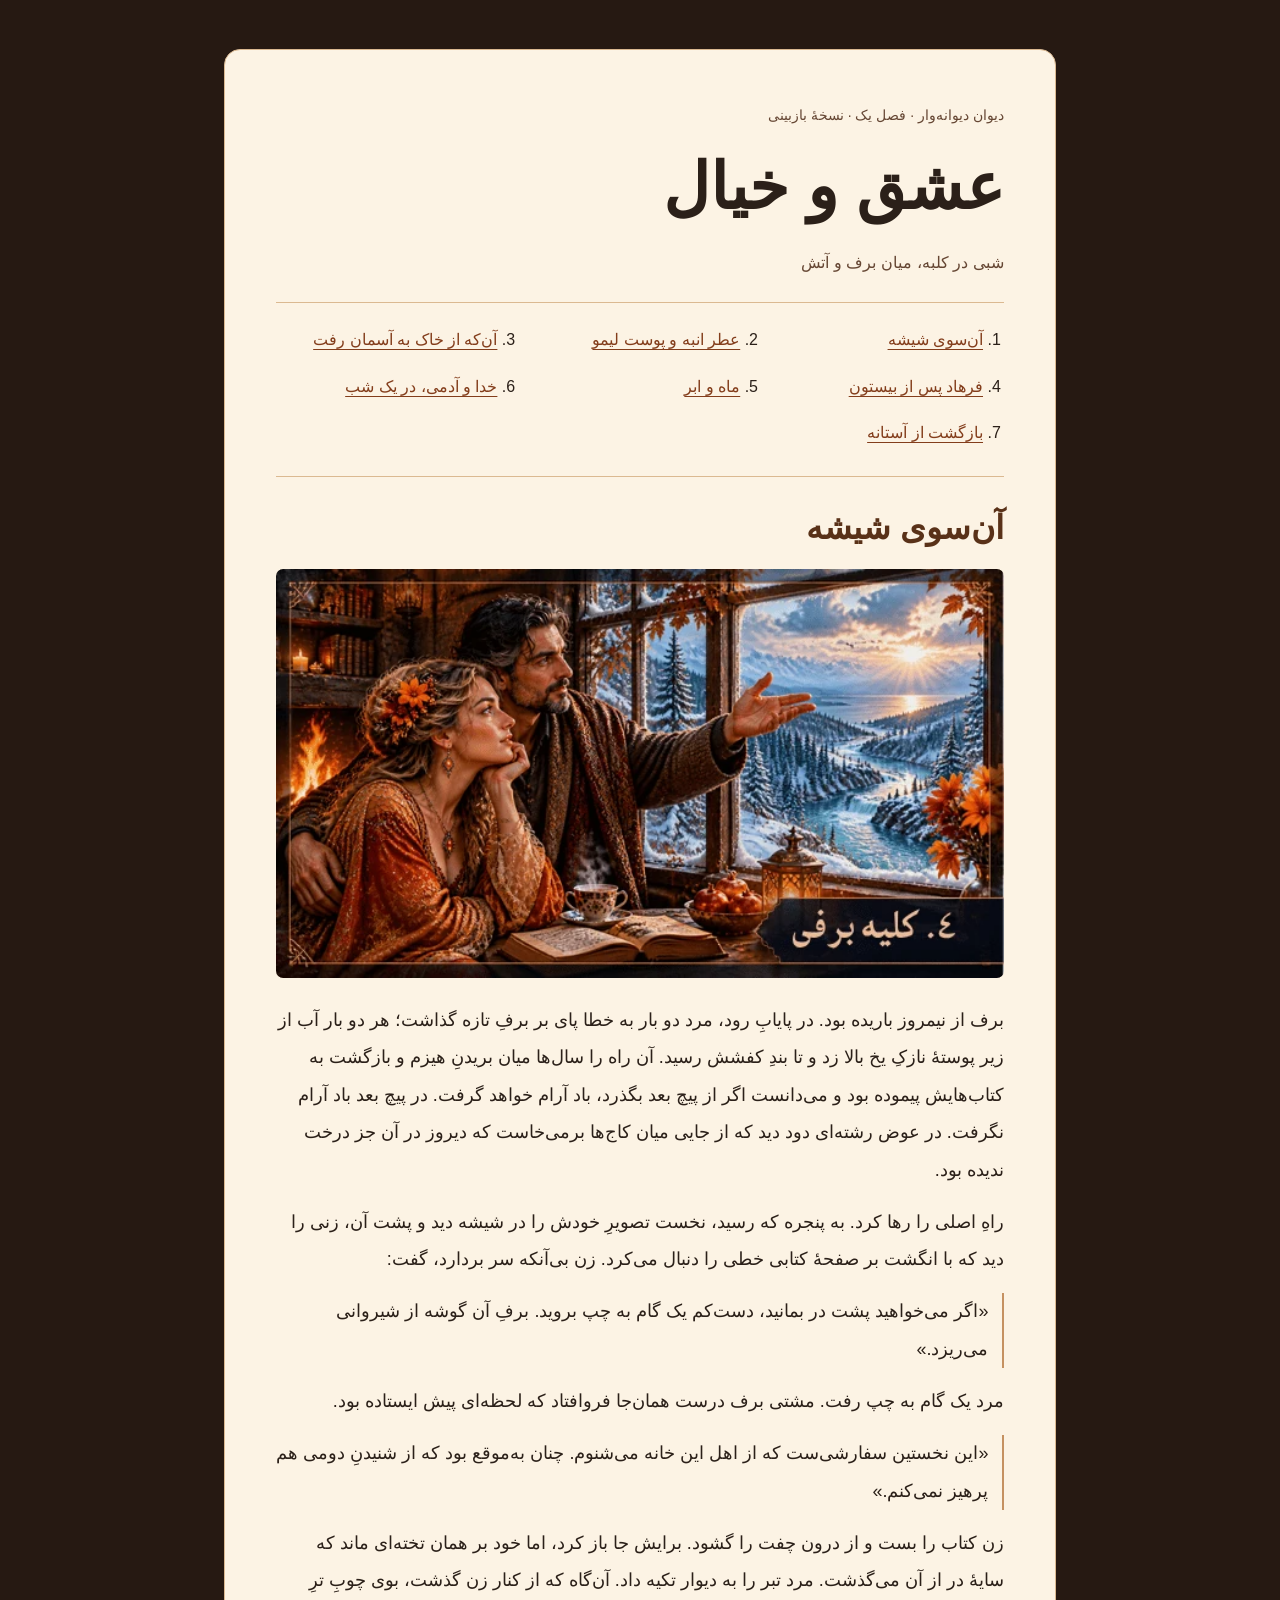
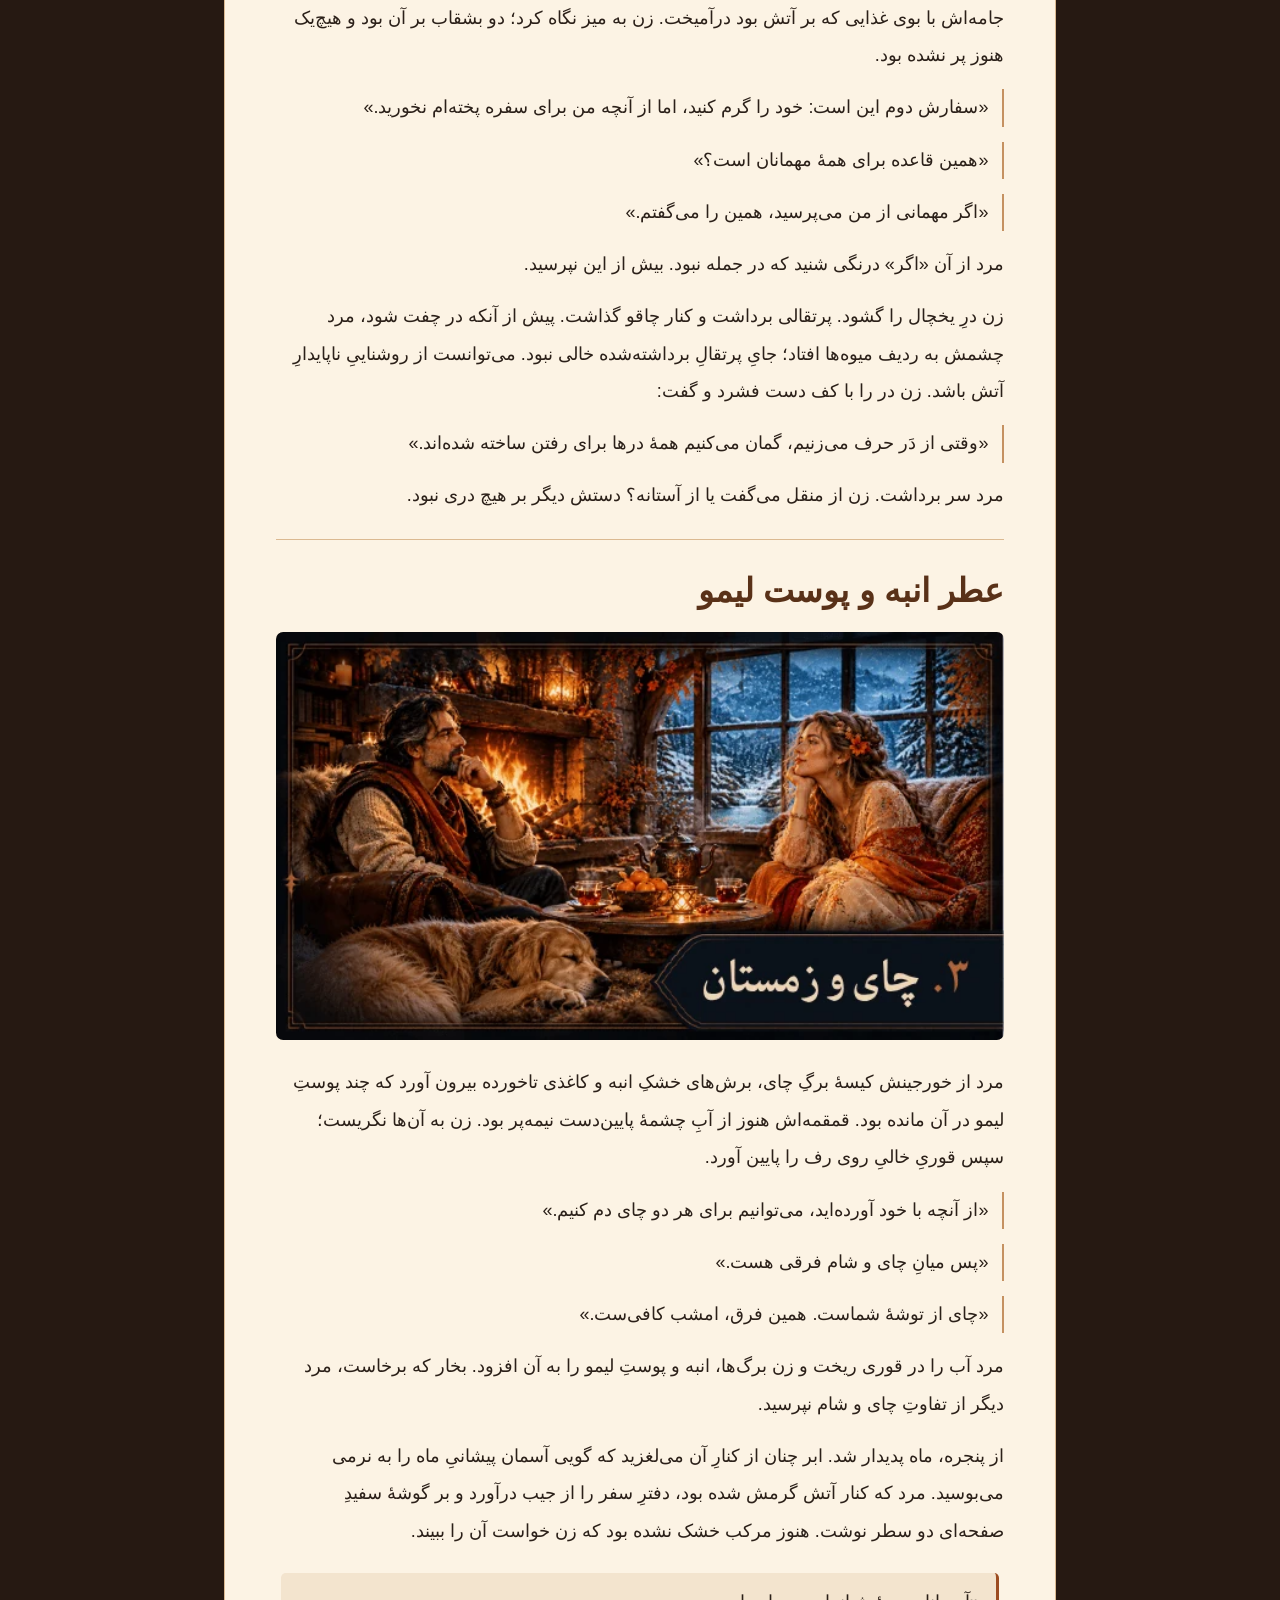
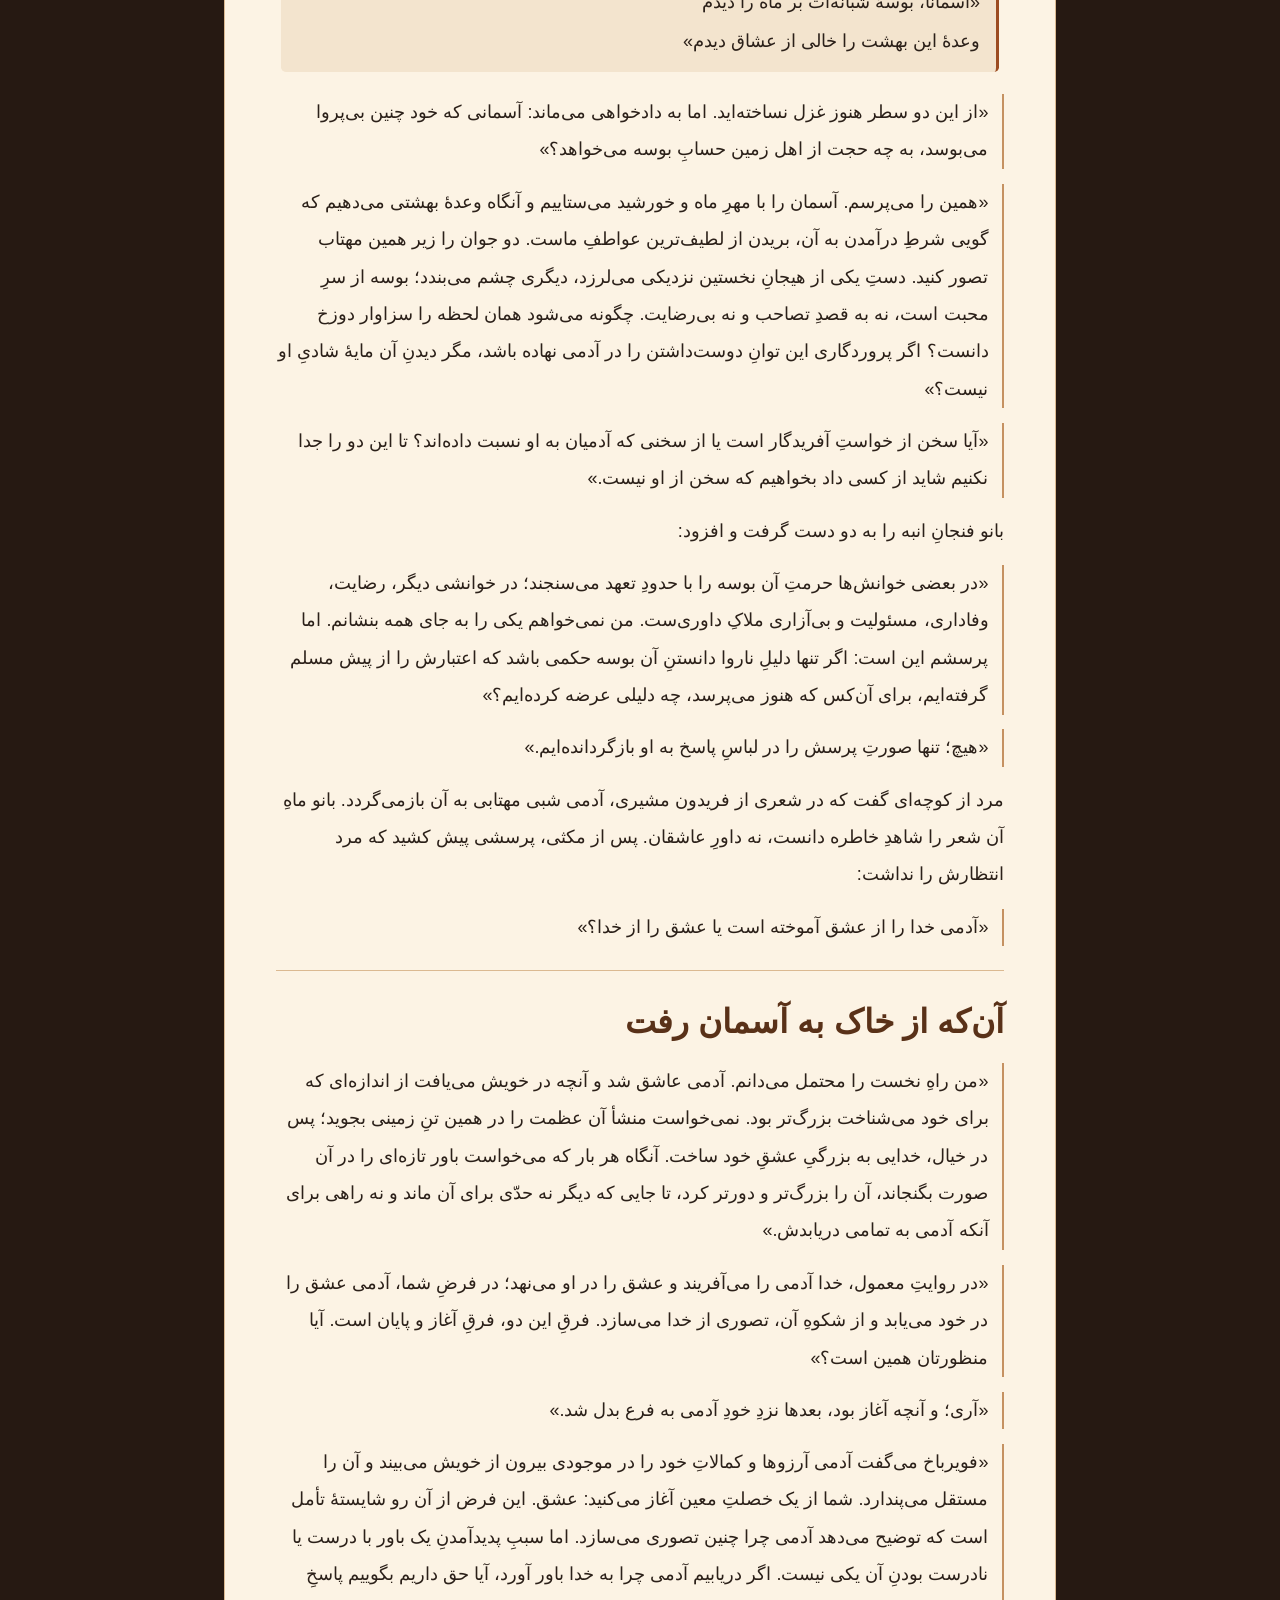
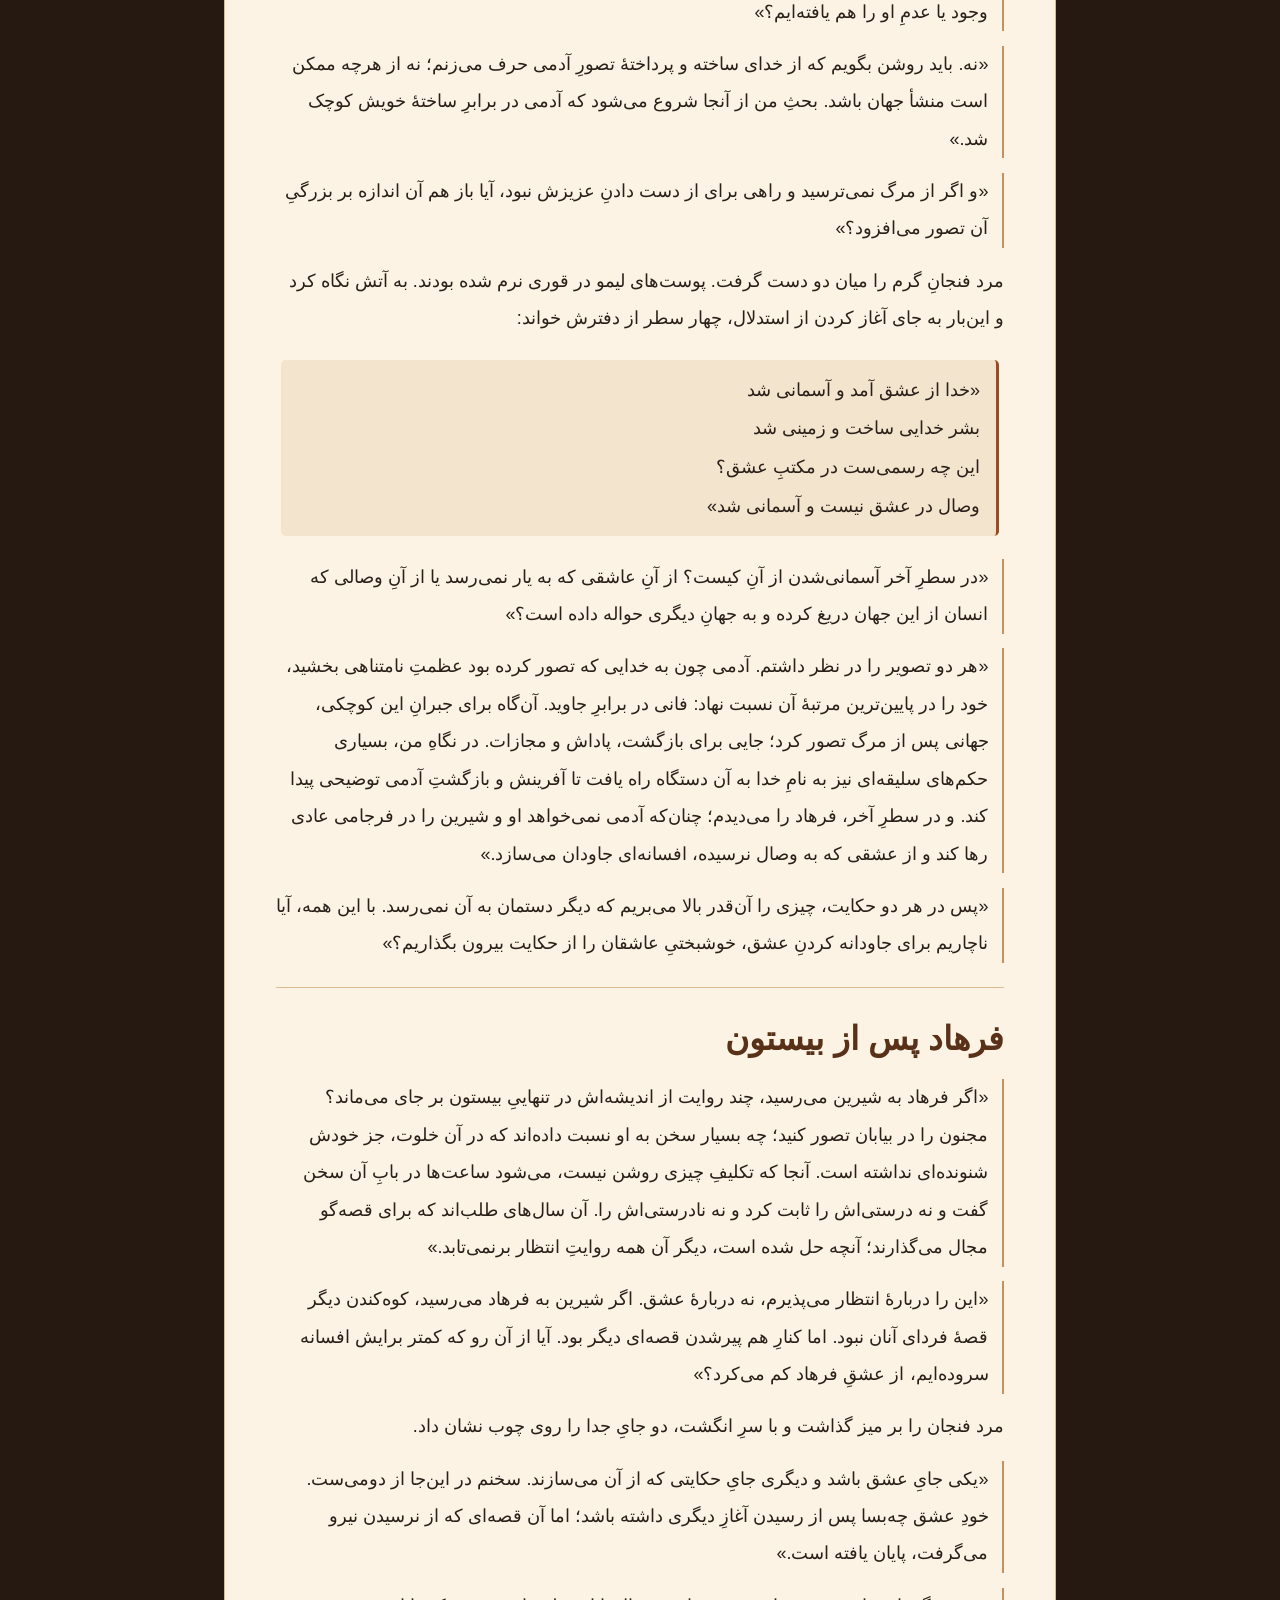
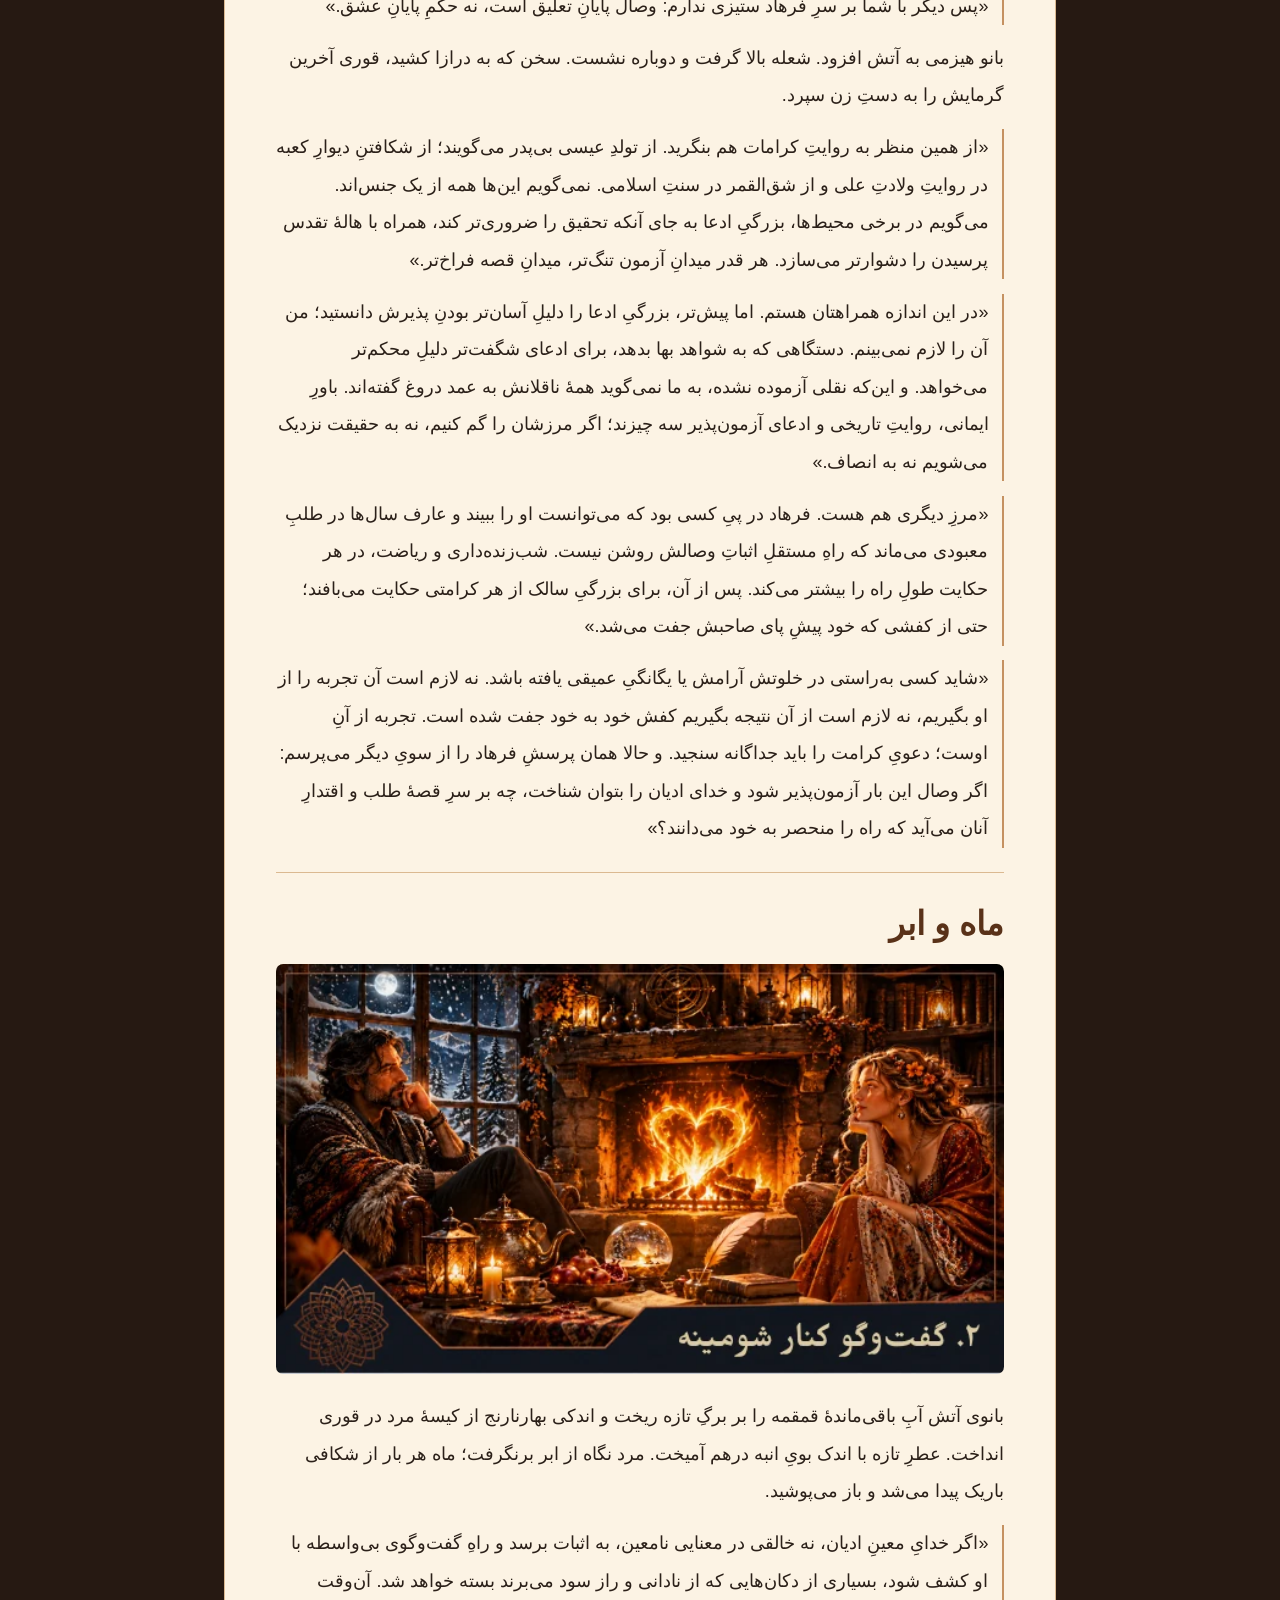
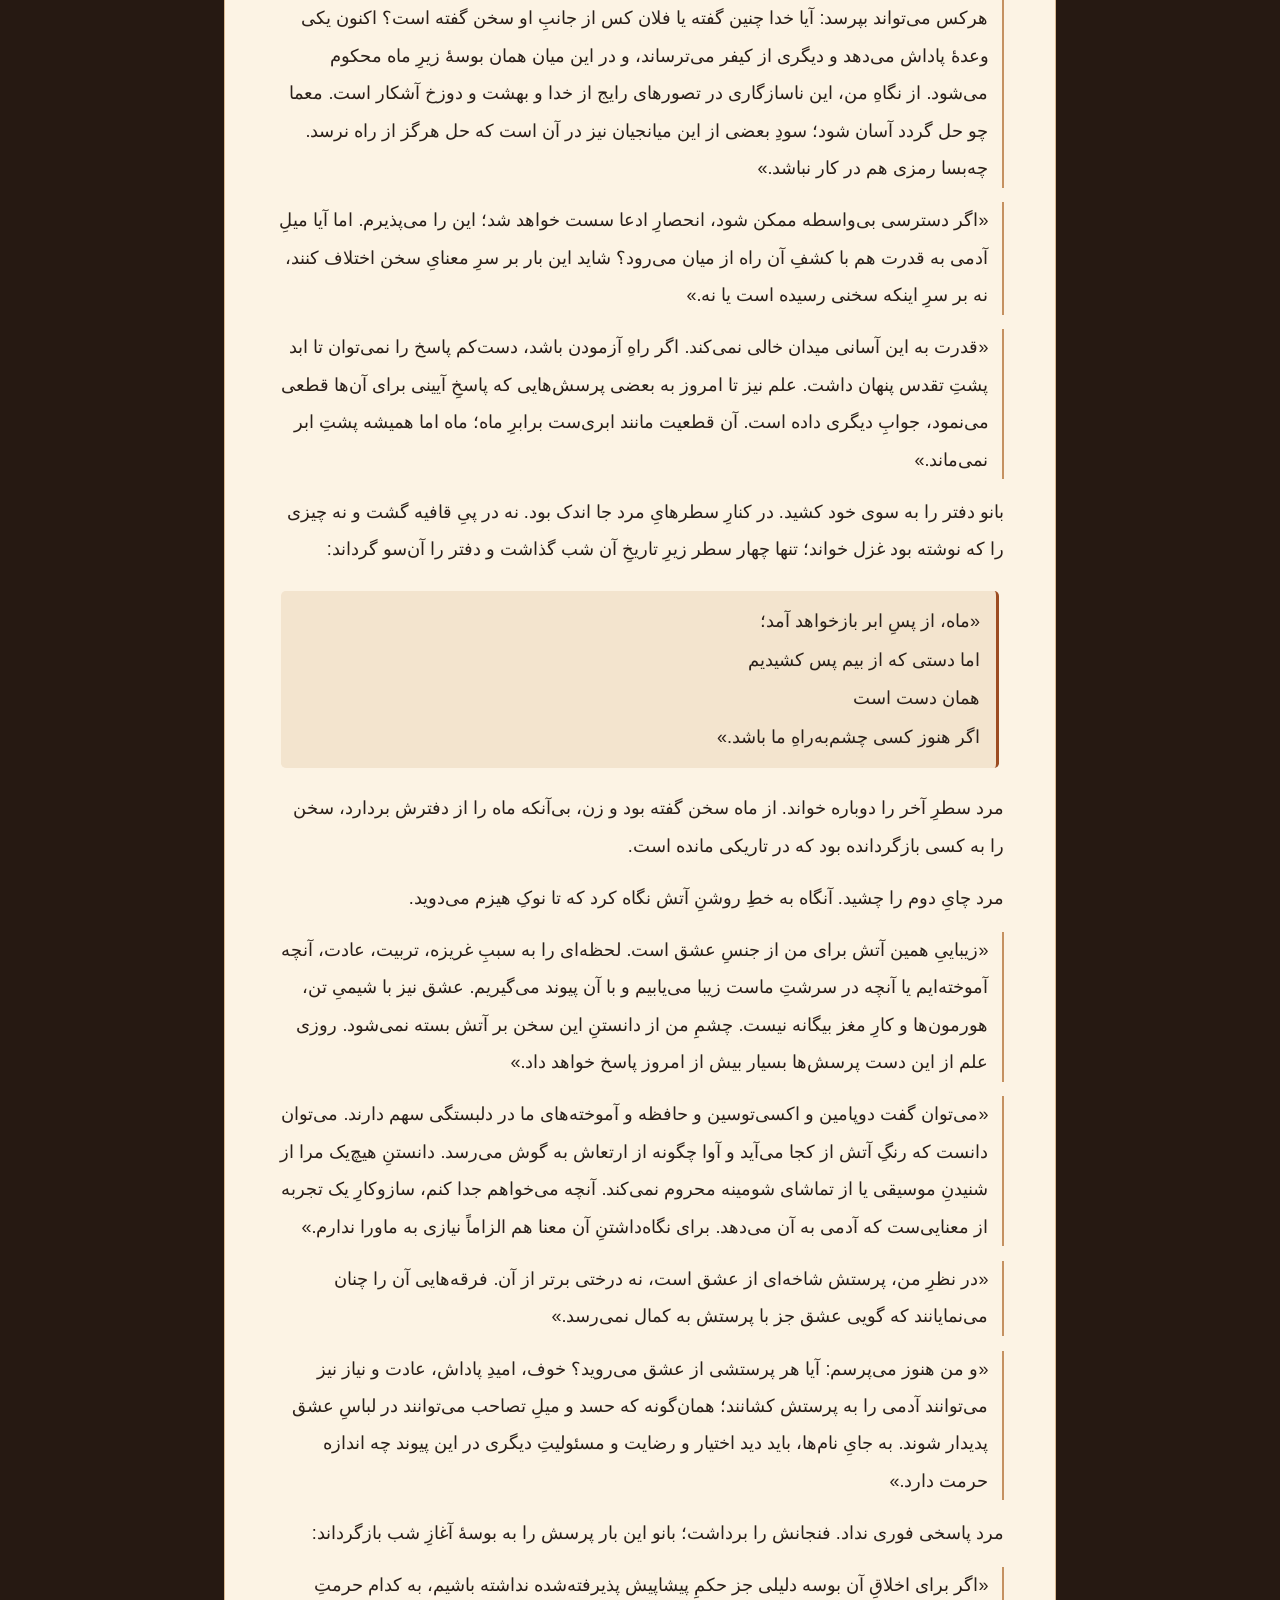
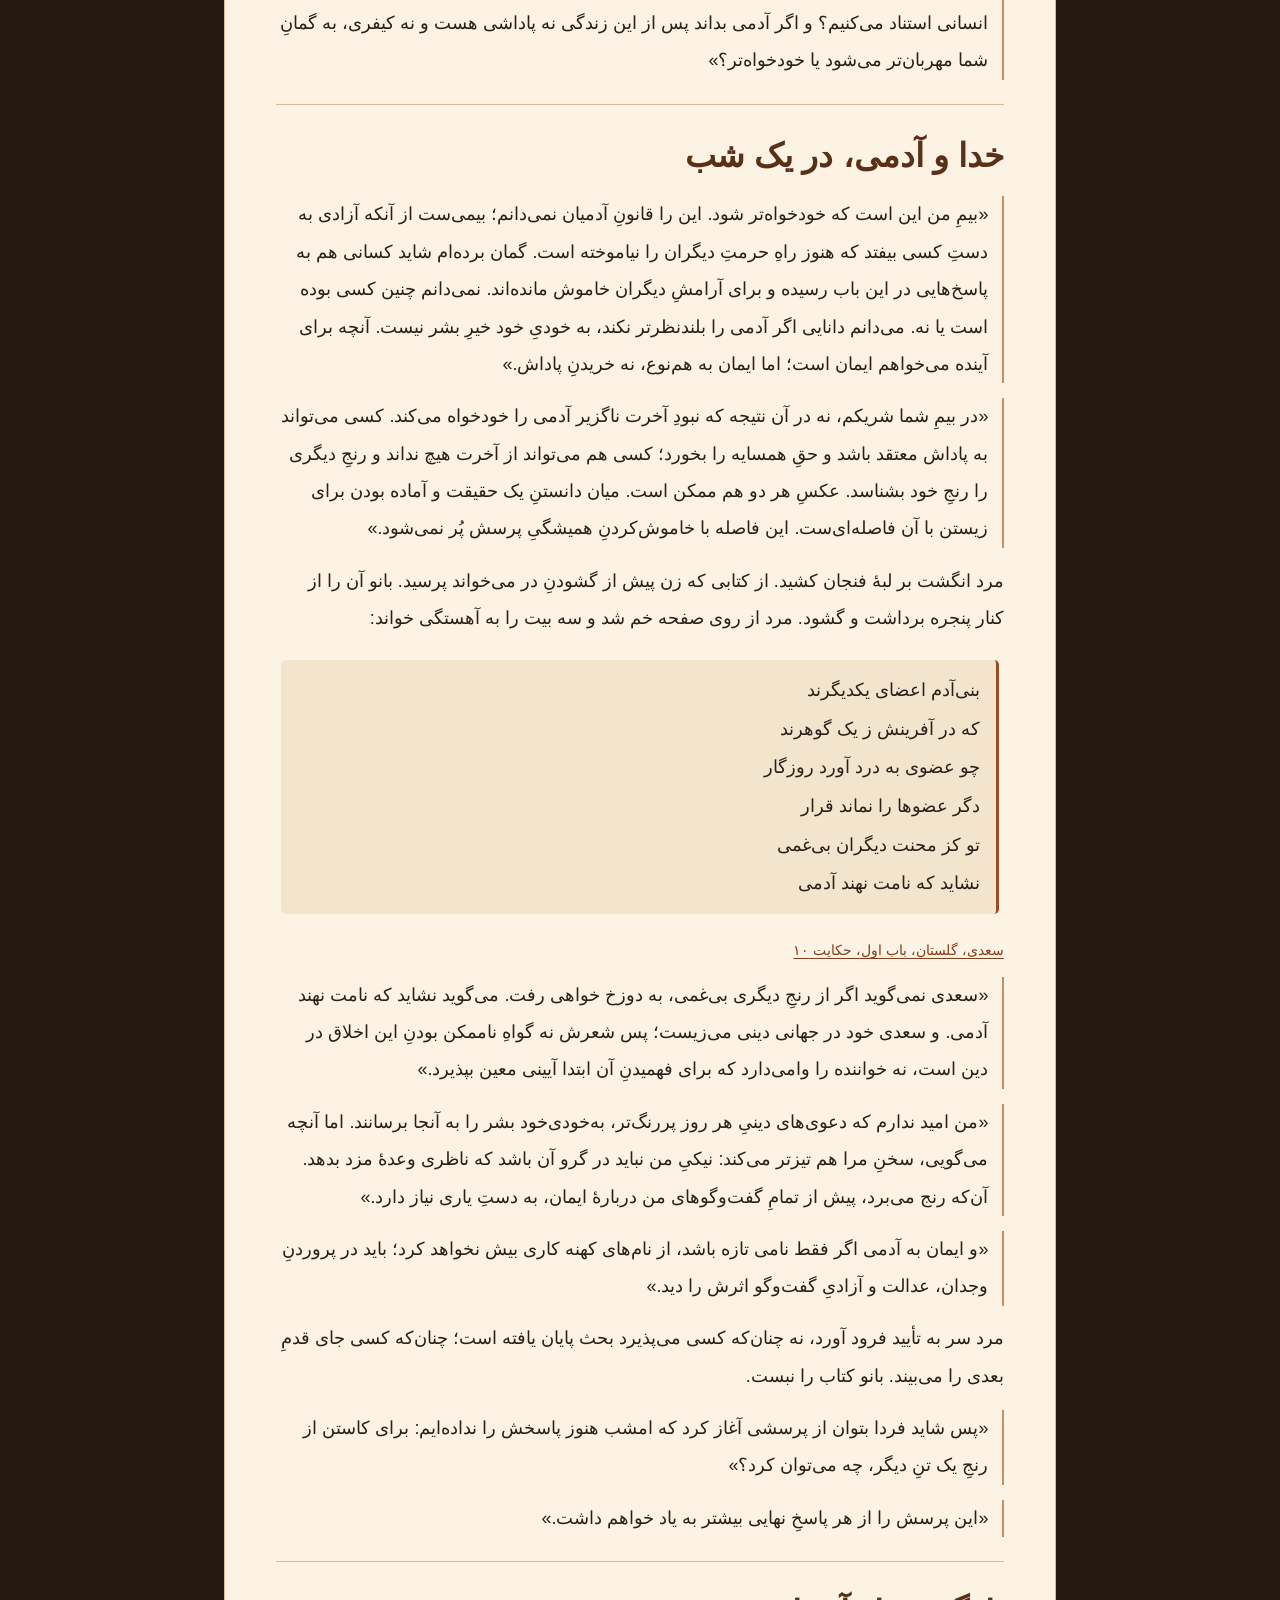
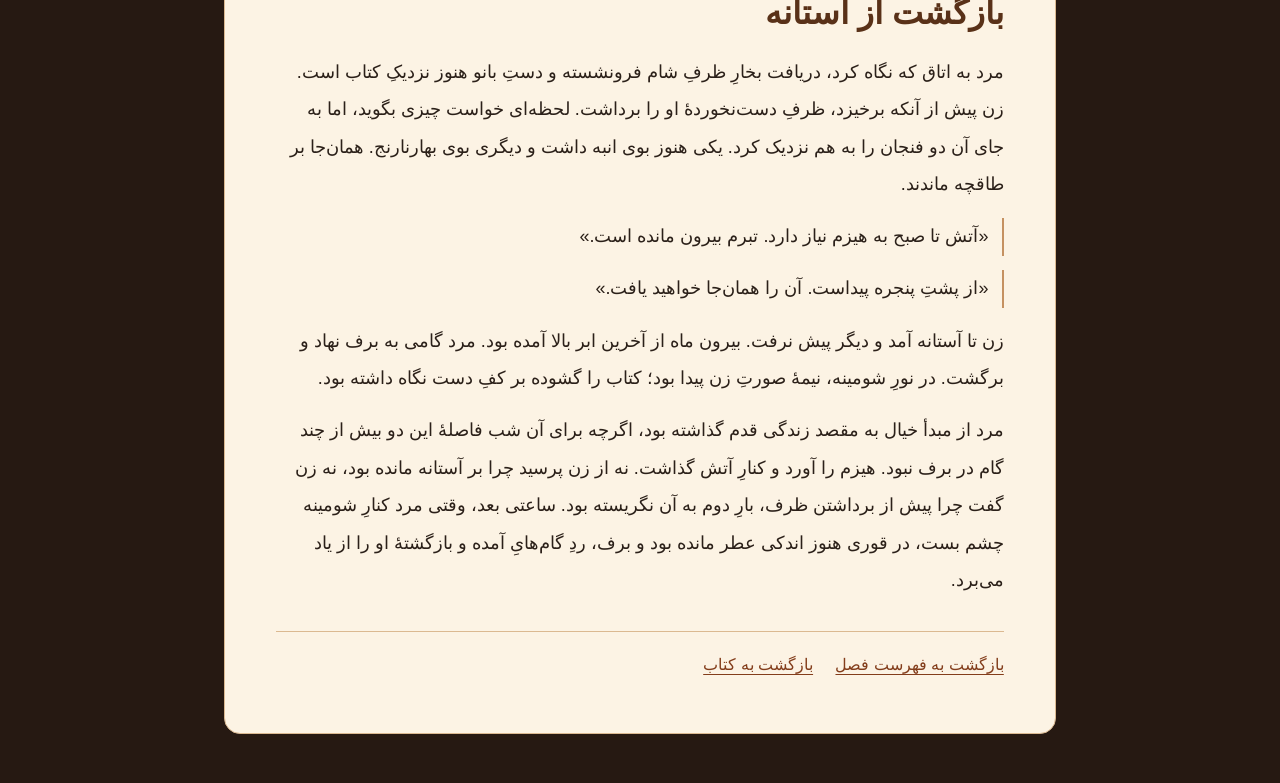
==== chapter1-review/index.html @ e214e904 "Publish standalone review of Chapter 1: Eshgh o Khial" ====
<!doctype html>
<html lang="fa-IR" dir="rtl"><head>
<meta charset="utf-8"><meta name="viewport" content="width=device-width, initial-scale=1">
<meta name="robots" content="noindex, nofollow">
<meta name="theme-color" content="#231912">
<title>عشق و خیال · فصل یک دیوان دیوانه‌وار</title>
<style>
:root{color-scheme:light;--ink:#2b2019;--muted:#654633;--paper:#fcf3e4;--line:#dbb991;--accent:#833d1b;--edge:#261912;--size:1.125rem}*{box-sizing:border-box}body{margin:0;background:var(--edge);color:var(--ink);font-family:Vazirmatn,Tahoma,"Segoe UI",Arial,sans-serif}a{color:var(--accent);text-underline-offset:.24em}a:focus-visible{outline:3px solid #a25320;outline-offset:3px}.jump{position:absolute;inset-inline-start:1rem;inset-block-start:1rem;background:var(--paper);padding:.5rem;z-index:1}.jump:not(:focus){clip-path:inset(50%)}main{max-width:52rem;margin:clamp(.65rem,3.8vw,3.8rem) auto;background:var(--paper);border:1px solid var(--line);border-radius:1rem;padding:clamp(1.16rem,4vw,3.5rem);line-height:2.08}header{border-bottom:1px solid var(--line);padding-bottom:1.4rem}.edition,.cite{font-size:.87rem;color:var(--muted)}h1{overflow-wrap:anywhere;font-size:clamp(2.25rem,5vw,4.3rem);line-height:1.4;margin:.2em 0}.subtitle{font-size:1.03rem;color:var(--muted)}nav{border-bottom:1px solid var(--line);padding:1rem 0 1.3rem}.scene-list{margin:0;padding-inline-start:1.3em;display:grid;grid-template-columns:repeat(auto-fit,minmax(min(100%,11rem),1fr));gap:.15rem 1.35rem}.scene-list a{display:inline-block;min-height:2.75rem;padding:.3rem 0}section{scroll-margin-top:1rem;padding-top:1.5rem}section+section{margin-top:1.5rem;border-top:1px solid var(--line)}h2{overflow-wrap:anywhere;font-size:clamp(1.45rem,3vw,2.05rem);color:#593118;line-height:1.65;margin:0 0 .85rem}article p,.verse{font-size:var(--size)}article p{margin:.52em 0 .82em;overflow-wrap:break-word}.dialogue{border-inline-start:2px solid #c59161;padding-inline-start:.74em}.verse{margin:1.25em .25em;padding:.6em .9em;background:#f3e4ce;border-inline-start:3px solid #9c4c21;border-radius:.3rem;line-height:2.15}.verse span{display:block}figure{margin:0 0 1.5em}img{display:block;width:100%;height:auto;object-fit:contain;border-radius:.45rem;background:#f0dfc8}footer{border-top:1px solid var(--line);margin-top:2rem;padding-top:1rem;display:flex;flex-wrap:wrap;gap:.75rem 1.4rem}@media(max-width:54rem){main{margin-inline:.65rem}}@media print{body{background:white}main{border:0;max-width:none;margin:0}.jump,footer,nav,.edition{display:none}figure,.verse{break-inside:avoid}}
</style></head>
<body id="top"><a class="jump" href="#chapter">رفتن به متن فصل</a>
<main><header>
<div class="edition">دیوان دیوانه‌وار · فصل یک · نسخهٔ بازبینی</div>
<h1>عشق و خیال</h1>
<div class="subtitle">شبی در کلبه، میان برف و آتش</div>
</header>
<nav aria-label="فهرست صحنه‌های فصل"><ol class="scene-list"><li><a href="#scene-1">آن‌سوی شیشه</a></li><li><a href="#scene-2">عطر انبه و پوست لیمو</a></li><li><a href="#scene-3">آن‌که از خاک به آسمان رفت</a></li><li><a href="#scene-4">فرهاد پس از بیستون</a></li><li><a href="#scene-5">ماه و ابر</a></li><li><a href="#scene-6">خدا و آدمی، در یک شب</a></li><li><a href="#scene-7">بازگشت از آستانه</a></li></ol></nav>
<article id="chapter" aria-label="متن فصل عشق و خیال">
<section id="scene-1" aria-labelledby="heading-1"><h2 id="heading-1">آن‌سوی شیشه</h2>
<figure><img src="../assets/images/04-snow-cabin.webp" alt="نور شومینه در کلبه و جنگلِ برفی آن‌سوی پنجره" width="596" height="335" loading="eager" decoding="async"></figure>
<p class="narration">برف از نیمروز باریده بود. در پایابِ رود، مرد دو بار به خطا پای بر برفِ تازه گذاشت؛ هر دو بار آب از زیر پوستهٔ نازکِ یخ بالا زد و تا بندِ کفشش رسید. آن راه را سال‌ها میان بریدنِ هیزم و بازگشت به کتاب‌هایش پیموده بود و می‌دانست اگر از پیچ بعد بگذرد، باد آرام خواهد گرفت. در پیچ بعد باد آرام نگرفت. در عوض رشته‌ای دود دید که از جایی میان کاج‌ها برمی‌خاست که دیروز در آن جز درخت ندیده بود.</p>
<p class="narration">راهِ اصلی را رها کرد. به پنجره که رسید، نخست تصویرِ خودش را در شیشه دید و پشت آن، زنی را دید که با انگشت بر صفحهٔ کتابی خطی را دنبال می‌کرد. زن بی‌آنکه سر بردارد، گفت:</p>
<p class="dialogue">«اگر می‌خواهید پشت در بمانید، دست‌کم یک گام به چپ بروید. برفِ آن گوشه از شیروانی می‌ریزد.»</p>
<p class="narration">مرد یک گام به چپ رفت. مشتی برف درست همان‌جا فروافتاد که لحظه‌ای پیش ایستاده بود.</p>
<p class="dialogue">«این نخستین سفارشی‌ست که از اهل این خانه می‌شنوم. چنان به‌موقع بود که از شنیدنِ دومی هم پرهیز نمی‌کنم.»</p>
<p class="narration">زن کتاب را بست و از درون چفت را گشود. برایش جا باز کرد، اما خود بر همان تخته‌ای ماند که سایهٔ در از آن می‌گذشت. مرد تبر را به دیوار تکیه داد. آن‌گاه که از کنار زن گذشت، بوی چوبِ ترِ جامه‌اش با بوی غذایی که بر آتش بود درآمیخت. زن به میز نگاه کرد؛ دو بشقاب بر آن بود و هیچ‌یک هنوز پر نشده بود.</p>
<p class="dialogue">«سفارش دوم این است: خود را گرم کنید، اما از آنچه من برای سفره پخته‌ام نخورید.»</p>
<p class="dialogue">«همین قاعده برای همهٔ مهمانان است؟»</p>
<p class="dialogue">«اگر مهمانی از من می‌پرسید، همین را می‌گفتم.»</p>
<p class="narration">مرد از آن «اگر» درنگی شنید که در جمله نبود. بیش از این نپرسید.</p>
<p class="narration">زن درِ یخچال را گشود. پرتقالی برداشت و کنار چاقو گذاشت. پیش از آنکه در چفت شود، مرد چشمش به ردیف میوه‌ها افتاد؛ جایِ پرتقالِ برداشته‌شده خالی نبود. می‌توانست از روشناییِ ناپایدارِ آتش باشد. زن در را با کف دست فشرد و گفت:</p>
<p class="dialogue">«وقتی از دَر حرف می‌زنیم، گمان می‌کنیم همهٔ درها برای رفتن ساخته شده‌اند.»</p>
<p class="narration">مرد سر برداشت. زن از منقل می‌گفت یا از آستانه؟ دستش دیگر بر هیچ دری نبود.</p>
</section>
<section id="scene-2" aria-labelledby="heading-2"><h2 id="heading-2">عطر انبه و پوست لیمو</h2>
<figure><img src="../assets/images/03-tea-winter.webp" alt="چای در گرمای کلبه و سپیدی زمستان پشت پنجره" width="596" height="335" loading="lazy" decoding="async"></figure>
<p class="narration">مرد از خورجینش کیسهٔ برگِ چای، برش‌های خشکِ انبه و کاغذی تاخورده بیرون آورد که چند پوستِ لیمو در آن مانده بود. قمقمه‌اش هنوز از آبِ چشمهٔ پایین‌دست نیمه‌پر بود. زن به آن‌ها نگریست؛ سپس قوریِ خالیِ روی رف را پایین آورد.</p>
<p class="dialogue">«از آنچه با خود آورده‌اید، می‌توانیم برای هر دو چای دم کنیم.»</p>
<p class="dialogue">«پس میانِ چای و شام فرقی هست.»</p>
<p class="dialogue">«چای از توشهٔ شماست. همین فرق، امشب کافی‌ست.»</p>
<p class="narration">مرد آب را در قوری ریخت و زن برگ‌ها، انبه و پوستِ لیمو را به آن افزود. بخار که برخاست، مرد دیگر از تفاوتِ چای و شام نپرسید.</p>
<p class="narration">از پنجره، ماه پدیدار شد. ابر چنان از کنارِ آن می‌لغزید که گویی آسمان پیشانیِ ماه را به نرمی می‌بوسید. مرد که کنار آتش گرمش شده بود، دفترِ سفر را از جیب درآورد و بر گوشهٔ سفیدِ صفحه‌ای دو سطر نوشت. هنوز مرکب خشک نشده بود که زن خواست آن را ببیند.</p>
<blockquote class="verse" aria-label="سطرهای دفتر"><span>«آسمانا، بوسهٔ شبانه‌ات بر ماه را دیدم</span><span>وعدهٔ این بهشت را خالی از عشاق دیدم»</span></blockquote>
<p class="dialogue">«از این دو سطر هنوز غزل نساخته‌اید. اما به دادخواهی می‌ماند: آسمانی که خود چنین بی‌پروا می‌بوسد، به چه حجت از اهل زمین حسابِ بوسه می‌خواهد؟»</p>
<p class="dialogue">«همین را می‌پرسم. آسمان را با مهرِ ماه و خورشید می‌ستاییم و آنگاه وعدهٔ بهشتی می‌دهیم که گویی شرطِ درآمدن به آن، بریدن از لطیف‌ترین عواطفِ ماست. دو جوان را زیر همین مهتاب تصور کنید. دستِ یکی از هیجانِ نخستین نزدیکی می‌لرزد، دیگری چشم می‌بندد؛ بوسه از سرِ محبت است، نه به قصدِ تصاحب و نه بی‌رضایت. چگونه می‌شود همان لحظه را سزاوار دوزخ دانست؟ اگر پروردگاری این توانِ دوست‌داشتن را در آدمی نهاده باشد، مگر دیدنِ آن مایهٔ شادیِ او نیست؟»</p>
<p class="dialogue">«آیا سخن از خواستِ آفریدگار است یا از سخنی که آدمیان به او نسبت داده‌اند؟ تا این دو را جدا نکنیم شاید از کسی داد بخواهیم که سخن از او نیست.»</p>
<p class="narration">بانو فنجانِ انبه را به دو دست گرفت و افزود:</p>
<p class="dialogue">«در بعضی خوانش‌ها حرمتِ آن بوسه را با حدودِ تعهد می‌سنجند؛ در خوانشی دیگر، رضایت، وفاداری، مسئولیت و بی‌آزاری ملاکِ داوری‌ست. من نمی‌خواهم یکی را به جای همه بنشانم. اما پرسشم این است: اگر تنها دلیلِ ناروا دانستنِ آن بوسه حکمی باشد که اعتبارش را از پیش مسلم گرفته‌ایم، برای آن‌کس که هنوز می‌پرسد، چه دلیلی عرضه کرده‌ایم؟»</p>
<p class="dialogue">«هیچ؛ تنها صورتِ پرسش را در لباسِ پاسخ به او بازگردانده‌ایم.»</p>
<p class="narration">مرد از کوچه‌ای گفت که در شعری از فریدون مشیری، آدمی شبی مهتابی به آن بازمی‌گردد. بانو ماهِ آن شعر را شاهدِ خاطره دانست، نه داورِ عاشقان. پس از مکثی، پرسشی پیش کشید که مرد انتظارش را نداشت:</p>
<p class="dialogue">«آدمی خدا را از عشق آموخته است یا عشق را از خدا؟»</p>
</section>
<section id="scene-3" aria-labelledby="heading-3"><h2 id="heading-3">آن‌که از خاک به آسمان رفت</h2>
<p class="dialogue">«من راهِ نخست را محتمل می‌دانم. آدمی عاشق شد و آنچه در خویش می‌یافت از اندازه‌ای که برای خود می‌شناخت بزرگ‌تر بود. نمی‌خواست منشأ آن عظمت را در همین تنِ زمینی بجوید؛ پس در خیال، خدایی به بزرگیِ عشقِ خود ساخت. آنگاه هر بار که می‌خواست باور تازه‌ای را در آن صورت بگنجاند، آن را بزرگ‌تر و دورتر کرد، تا جایی که دیگر نه حدّی برای آن ماند و نه راهی برای آنکه آدمی به تمامی دریابدش.»</p>
<p class="dialogue">«در روایتِ معمول، خدا آدمی را می‌آفریند و عشق را در او می‌نهد؛ در فرضِ شما، آدمی عشق را در خود می‌یابد و از شکوهِ آن، تصوری از خدا می‌سازد. فرقِ این دو، فرقِ آغاز و پایان است. آیا منظورتان همین است؟»</p>
<p class="dialogue">«آری؛ و آنچه آغاز بود، بعدها نزدِ خودِ آدمی به فرع بدل شد.»</p>
<p class="dialogue">«فویرباخ می‌گفت آدمی آرزوها و کمالاتِ خود را در موجودی بیرون از خویش می‌بیند و آن را مستقل می‌پندارد. شما از یک خصلتِ معین آغاز می‌کنید: عشق. این فرض از آن رو شایستهٔ تأمل است که توضیح می‌دهد آدمی چرا چنین تصوری می‌سازد. اما سببِ پدیدآمدنِ یک باور با درست یا نادرست بودنِ آن یکی نیست. اگر دریابیم آدمی چرا به خدا باور آورد، آیا حق داریم بگوییم پاسخِ وجود یا عدمِ او را هم یافته‌ایم؟»</p>
<p class="dialogue">«نه. باید روشن بگویم که از خدای ساخته و پرداختهٔ تصورِ آدمی حرف می‌زنم؛ نه از هرچه ممکن است منشأ جهان باشد. بحثِ من از آنجا شروع می‌شود که آدمی در برابرِ ساختهٔ خویش کوچک شد.»</p>
<p class="dialogue">«و اگر از مرگ نمی‌ترسید و راهی برای از دست دادنِ عزیزش نبود، آیا باز هم آن اندازه بر بزرگیِ آن تصور می‌افزود؟»</p>
<p class="narration">مرد فنجانِ گرم را میان دو دست گرفت. پوست‌های لیمو در قوری نرم شده بودند. به آتش نگاه کرد و این‌بار به جای آغاز کردن از استدلال، چهار سطر از دفترش خواند:</p>
<blockquote class="verse" aria-label="سطرهای دفتر"><span>«خدا از عشق آمد و آسمانی شد</span><span>بشر خدایی ساخت و زمینی شد</span><span>این چه رسمی‌ست در مکتبِ عشق؟</span><span>وصال در عشق نیست و آسمانی شد»</span></blockquote>
<p class="dialogue">«در سطرِ آخر آسمانی‌شدن از آنِ کیست؟ از آنِ عاشقی که به یار نمی‌رسد یا از آنِ وصالی که انسان از این جهان دریغ کرده و به جهانِ دیگری حواله داده است؟»</p>
<p class="dialogue">«هر دو تصویر را در نظر داشتم. آدمی چون به خدایی که تصور کرده بود عظمتِ نامتناهی بخشید، خود را در پایین‌ترین مرتبهٔ آن نسبت نهاد: فانی در برابرِ جاوید. آن‌گاه برای جبرانِ این کوچکی، جهانی پس از مرگ تصور کرد؛ جایی برای بازگشت، پاداش و مجازات. در نگاهِ من، بسیاری حکم‌های سلیقه‌ای نیز به نامِ خدا به آن دستگاه راه یافت تا آفرینش و بازگشتِ آدمی توضیحی پیدا کند. و در سطرِ آخر، فرهاد را می‌دیدم؛ چنان‌که آدمی نمی‌خواهد او و شیرین را در فرجامی عادی رها کند و از عشقی که به وصال نرسیده، افسانه‌ای جاودان می‌سازد.»</p>
<p class="dialogue">«پس در هر دو حکایت، چیزی را آن‌قدر بالا می‌بریم که دیگر دستمان به آن نمی‌رسد. با این همه، آیا ناچاریم برای جاودانه کردنِ عشق، خوشبختیِ عاشقان را از حکایت بیرون بگذاریم؟»</p>
</section>
<section id="scene-4" aria-labelledby="heading-4"><h2 id="heading-4">فرهاد پس از بیستون</h2>
<p class="dialogue">«اگر فرهاد به شیرین می‌رسید، چند روایت از اندیشه‌اش در تنهاییِ بیستون بر جای می‌ماند؟ مجنون را در بیابان تصور کنید؛ چه بسیار سخن به او نسبت داده‌اند که در آن خلوت، جز خودش شنونده‌ای نداشته است. آنجا که تکلیفِ چیزی روشن نیست، می‌شود ساعت‌ها در بابِ آن سخن گفت و نه درستی‌اش را ثابت کرد و نه نادرستی‌اش را. آن سال‌های طلب‌اند که برای قصه‌گو مجال می‌گذارند؛ آنچه حل شده است، دیگر آن همه روایتِ انتظار برنمی‌تابد.»</p>
<p class="dialogue">«این را دربارهٔ انتظار می‌پذیرم، نه دربارهٔ عشق. اگر شیرین به فرهاد می‌رسید، کوه‌کندن دیگر قصهٔ فردای آنان نبود. اما کنارِ هم پیرشدن قصه‌ای دیگر بود. آیا از آن رو که کمتر برایش افسانه سروده‌ایم، از عشقِ فرهاد کم می‌کرد؟»</p>
<p class="narration">مرد فنجان را بر میز گذاشت و با سرِ انگشت، دو جایِ جدا را روی چوب نشان داد.</p>
<p class="dialogue">«یکی جایِ عشق باشد و دیگری جایِ حکایتی که از آن می‌سازند. سخنم در این‌جا از دومی‌ست. خودِ عشق چه‌بسا پس از رسیدن آغازِ دیگری داشته باشد؛ اما آن قصه‌ای که از نرسیدن نیرو می‌گرفت، پایان یافته است.»</p>
<p class="dialogue">«پس دیگر با شما بر سرِ فرهاد ستیزی ندارم: وصال پایانِ تعلیق است، نه حکمِ پایانِ عشق.»</p>
<p class="narration">بانو هیزمی به آتش افزود. شعله بالا گرفت و دوباره نشست. سخن که به درازا کشید، قوری آخرین گرمایش را به دستِ زن سپرد.</p>
<p class="dialogue">«از همین منظر به روایتِ کرامات هم بنگرید. از تولدِ عیسی بی‌پدر می‌گویند؛ از شکافتنِ دیوارِ کعبه در روایتِ ولادتِ علی و از شق‌القمر در سنتِ اسلامی. نمی‌گویم این‌ها همه از یک جنس‌اند. می‌گویم در برخی محیط‌ها، بزرگیِ ادعا به جای آنکه تحقیق را ضروری‌تر کند، همراه با هالهٔ تقدس پرسیدن را دشوارتر می‌سازد. هر قدر میدانِ آزمون تنگ‌تر، میدانِ قصه فراخ‌تر.»</p>
<p class="dialogue">«در این اندازه همراهتان هستم. اما پیش‌تر، بزرگیِ ادعا را دلیلِ آسان‌تر بودنِ پذیرش دانستید؛ من آن را لازم نمی‌بینم. دستگاهی که به شواهد بها بدهد، برای ادعای شگفت‌تر دلیلِ محکم‌تر می‌خواهد. و این‌که نقلی آزموده نشده، به ما نمی‌گوید همهٔ ناقلانش به عمد دروغ گفته‌اند. باورِ ایمانی، روایتِ تاریخی و ادعای آزمون‌پذیر سه چیزند؛ اگر مرزشان را گم کنیم، نه به حقیقت نزدیک می‌شویم نه به انصاف.»</p>
<p class="dialogue">«مرزِ دیگری هم هست. فرهاد در پیِ کسی بود که می‌توانست او را ببیند و عارف سال‌ها در طلبِ معبودی می‌ماند که راهِ مستقلِ اثباتِ وصالش روشن نیست. شب‌زنده‌داری و ریاضت، در هر حکایت طولِ راه را بیشتر می‌کند. پس از آن، برای بزرگیِ سالک از هر کرامتی حکایت می‌بافند؛ حتی از کفشی که خود پیشِ پای صاحبش جفت می‌شد.»</p>
<p class="dialogue">«شاید کسی به‌راستی در خلوتش آرامش یا یگانگیِ عمیقی یافته باشد. نه لازم است آن تجربه را از او بگیریم، نه لازم است از آن نتیجه بگیریم کفش خود به خود جفت شده است. تجربه از آنِ اوست؛ دعویِ کرامت را باید جداگانه سنجید. و حالا همان پرسشِ فرهاد را از سویِ دیگر می‌پرسم: اگر وصال این بار آزمون‌پذیر شود و خدای ادیان را بتوان شناخت، چه بر سرِ قصهٔ طلب و اقتدارِ آنان می‌آید که راه را منحصر به خود می‌دانند؟»</p>
</section>
<section id="scene-5" aria-labelledby="heading-5"><h2 id="heading-5">ماه و ابر</h2>
<figure><img src="../assets/images/02-fireplace-dialogue.webp" alt="مرد کلبه و بانوی آتش در حال گفت‌وگو کنار شومینه" width="596" height="336" loading="lazy" decoding="async"></figure>
<p class="narration">بانوی آتش آبِ باقی‌ماندهٔ قمقمه را بر برگِ تازه ریخت و اندکی بهارنارنج از کیسهٔ مرد در قوری انداخت. عطرِ تازه با اندک بویِ انبه درهم آمیخت. مرد نگاه از ابر برنگرفت؛ ماه هر بار از شکافی باریک پیدا می‌شد و باز می‌پوشید.</p>
<p class="dialogue">«اگر خدایِ معینِ ادیان، نه خالقی در معنایی نامعین، به اثبات برسد و راهِ گفت‌وگوی بی‌واسطه با او کشف شود، بسیاری از دکان‌هایی که از نادانی و راز سود می‌برند بسته خواهد شد. آن‌وقت هرکس می‌تواند بپرسد: آیا خدا چنین گفته یا فلان کس از جانبِ او سخن گفته است؟ اکنون یکی وعدهٔ پاداش می‌دهد و دیگری از کیفر می‌ترساند، و در این میان همان بوسهٔ زیرِ ماه محکوم می‌شود. از نگاهِ من، این ناسازگاری در تصورهای رایج از خدا و بهشت و دوزخ آشکار است. معما چو حل گردد آسان شود؛ سودِ بعضی از این میانجیان نیز در آن است که حل هرگز از راه نرسد. چه‌بسا رمزی هم در کار نباشد.»</p>
<p class="dialogue">«اگر دسترسی بی‌واسطه ممکن شود، انحصارِ ادعا سست خواهد شد؛ این را می‌پذیرم. اما آیا میلِ آدمی به قدرت هم با کشفِ آن راه از میان می‌رود؟ شاید این بار بر سرِ معنایِ سخن اختلاف کنند، نه بر سرِ اینکه سخنی رسیده است یا نه.»</p>
<p class="dialogue">«قدرت به این آسانی میدان خالی نمی‌کند. اگر راهِ آزمودن باشد، دست‌کم پاسخ را نمی‌توان تا ابد پشتِ تقدس پنهان داشت. علم نیز تا امروز به بعضی پرسش‌هایی که پاسخِ آیینی برای آن‌ها قطعی می‌نمود، جوابِ دیگری داده است. آن قطعیت مانند ابری‌ست برابرِ ماه؛ ماه اما همیشه پشتِ ابر نمی‌ماند.»</p>
<p class="narration">بانو دفتر را به سوی خود کشید. در کنارِ سطرهایِ مرد جا اندک بود. نه در پیِ قافیه گشت و نه چیزی را که نوشته بود غزل خواند؛ تنها چهار سطر زیرِ تاریخِ آن شب گذاشت و دفتر را آن‌سو گرداند:</p>
<blockquote class="verse" aria-label="سطرهای دفتر"><span>«ماه، از پسِ ابر بازخواهد آمد؛</span><span>اما دستی که از بیم پس کشیدیم</span><span>همان دست است</span><span>اگر هنوز کسی چشم‌به‌راهِ ما باشد.»</span></blockquote>
<p class="narration">مرد سطرِ آخر را دوباره خواند. از ماه سخن گفته بود و زن، بی‌آنکه ماه را از دفترش بردارد، سخن را به کسی بازگردانده بود که در تاریکی مانده است.</p>
<p class="narration">مرد چایِ دوم را چشید. آنگاه به خطِ روشنِ آتش نگاه کرد که تا نوکِ هیزم می‌دوید.</p>
<p class="dialogue">«زیباییِ همین آتش برای من از جنسِ عشق است. لحظه‌ای را به سببِ غریزه، تربیت، عادت، آنچه آموخته‌ایم یا آنچه در سرشتِ ماست زیبا می‌یابیم و با آن پیوند می‌گیریم. عشق نیز با شیمیِ تن، هورمون‌ها و کارِ مغز بیگانه نیست. چشمِ من از دانستنِ این سخن بر آتش بسته نمی‌شود. روزی علم از این دست پرسش‌ها بسیار بیش از امروز پاسخ خواهد داد.»</p>
<p class="dialogue">«می‌توان گفت دوپامین و اکسی‌توسین و حافظه و آموخته‌های ما در دلبستگی سهم دارند. می‌توان دانست که رنگِ آتش از کجا می‌آید و آوا چگونه از ارتعاش به گوش می‌رسد. دانستنِ هیچ‌یک مرا از شنیدنِ موسیقی یا از تماشای شومینه محروم نمی‌کند. آنچه می‌خواهم جدا کنم، سازوکارِ یک تجربه از معنایی‌ست که آدمی به آن می‌دهد. برای نگاه‌داشتنِ آن معنا هم الزاماً نیازی به ماورا ندارم.»</p>
<p class="dialogue">«در نظرِ من، پرستش شاخه‌ای از عشق است، نه درختی برتر از آن. فرقه‌هایی آن را چنان می‌نمایانند که گویی عشق جز با پرستش به کمال نمی‌رسد.»</p>
<p class="dialogue">«و من هنوز می‌پرسم: آیا هر پرستشی از عشق می‌روید؟ خوف، امیدِ پاداش، عادت و نیاز نیز می‌توانند آدمی را به پرستش کشانند؛ همان‌گونه که حسد و میلِ تصاحب می‌توانند در لباسِ عشق پدیدار شوند. به جایِ نام‌ها، باید دید اختیار و رضایت و مسئولیتِ دیگری در این پیوند چه اندازه حرمت دارد.»</p>
<p class="narration">مرد پاسخی فوری نداد. فنجانش را برداشت؛ بانو این بار پرسش را به بوسهٔ آغازِ شب بازگرداند:</p>
<p class="dialogue">«اگر برای اخلاقِ آن بوسه دلیلی جز حکمِ پیشاپیش پذیرفته‌شده نداشته باشیم، به کدام حرمتِ انسانی استناد می‌کنیم؟ و اگر آدمی بداند پس از این زندگی نه پاداشی هست و نه کیفری، به گمانِ شما مهربان‌تر می‌شود یا خودخواه‌تر؟»</p>
</section>
<section id="scene-6" aria-labelledby="heading-6"><h2 id="heading-6">خدا و آدمی، در یک شب</h2>
<p class="dialogue">«بیمِ من این است که خودخواه‌تر شود. این را قانونِ آدمیان نمی‌دانم؛ بیمی‌ست از آنکه آزادی به دستِ کسی بیفتد که هنوز راهِ حرمتِ دیگران را نیاموخته است. گمان برده‌ام شاید کسانی هم به پاسخ‌هایی در این باب رسیده و برای آرامشِ دیگران خاموش مانده‌اند. نمی‌دانم چنین کسی بوده است یا نه. می‌دانم دانایی اگر آدمی را بلندنظرتر نکند، به خودیِ خود خیرِ بشر نیست. آنچه برای آینده می‌خواهم ایمان است؛ اما ایمان به هم‌نوع، نه خریدنِ پاداش.»</p>
<p class="dialogue">«در بیمِ شما شریکم، نه در آن نتیجه که نبودِ آخرت ناگزیر آدمی را خودخواه می‌کند. کسی می‌تواند به پاداش معتقد باشد و حقِ همسایه را بخورد؛ کسی هم می‌تواند از آخرت هیچ نداند و رنجِ دیگری را رنجِ خود بشناسد. عکسِ هر دو هم ممکن است. میان دانستنِ یک حقیقت و آماده بودن برای زیستن با آن فاصله‌ای‌ست. این فاصله با خاموش‌کردنِ همیشگیِ پرسش پُر نمی‌شود.»</p>
<p class="narration">مرد انگشت بر لبهٔ فنجان کشید. از کتابی که زن پیش از گشودنِ در می‌خواند پرسید. بانو آن را از کنار پنجره برداشت و گشود. مرد از روی صفحه خم شد و سه بیت را به آهستگی خواند:</p>
<blockquote class="verse" aria-label="سعدی، گلستان"><span>بنی‌آدم اعضای یکدیگرند</span><span>که در آفرینش ز یک گوهرند</span><span>چو عضوی به درد آورد روزگار</span><span>دگر عضوها را نماند قرار</span><span>تو کز محنت دیگران بی‌غمی</span><span>نشاید که نامت نهند آدمی</span></blockquote>
<p class="cite"><a href="https://ganjoor.net/saadi/golestan/gbab1/sh10">سعدی، گلستان، باب اول، حکایت ۱۰</a></p>
<p class="dialogue">«سعدی نمی‌گوید اگر از رنجِ دیگری بی‌غمی، به دوزخ خواهی رفت. می‌گوید نشاید که نامت نهند آدمی. و سعدی خود در جهانی دینی می‌زیست؛ پس شعرش نه گواهِ ناممکن بودنِ این اخلاق در دین است، نه خواننده را وامی‌دارد که برای فهمیدنِ آن ابتدا آیینی معین بپذیرد.»</p>
<p class="dialogue">«من امید ندارم که دعوی‌های دینیِ هر روز پررنگ‌تر، به‌خودی‌خود بشر را به آنجا برسانند. اما آنچه می‌گویی، سخنِ مرا هم تیزتر می‌کند: نیکیِ من نباید در گرو آن باشد که ناظری وعدهٔ مزد بدهد. آن‌که رنج می‌برد، پیش از تمامِ گفت‌وگوهای من دربارهٔ ایمان، به دستِ یاری نیاز دارد.»</p>
<p class="dialogue">«و ایمان به آدمی اگر فقط نامی تازه باشد، از نام‌های کهنه کاری بیش نخواهد کرد؛ باید در پروردنِ وجدان، عدالت و آزادیِ گفت‌وگو اثرش را دید.»</p>
<p class="narration">مرد سر به تأیید فرود آورد، نه چنان‌که کسی می‌پذیرد بحث پایان یافته است؛ چنان‌که کسی جای قدمِ بعدی را می‌بیند. بانو کتاب را نبست.</p>
<p class="dialogue">«پس شاید فردا بتوان از پرسشی آغاز کرد که امشب هنوز پاسخش را نداده‌ایم: برای کاستن از رنجِ یک تنِ دیگر، چه می‌توان کرد؟»</p>
<p class="dialogue">«این پرسش را از هر پاسخِ نهایی بیشتر به یاد خواهم داشت.»</p>
</section>
<section id="scene-7" aria-labelledby="heading-7"><h2 id="heading-7">بازگشت از آستانه</h2>
<p class="narration">مرد به اتاق که نگاه کرد، دریافت بخارِ ظرفِ شام فرونشسته و دستِ بانو هنوز نزدیکِ کتاب است. زن پیش از آنکه برخیزد، ظرفِ دست‌نخوردهٔ او را برداشت. لحظه‌ای خواست چیزی بگوید، اما به جای آن دو فنجان را به هم نزدیک کرد. یکی هنوز بوی انبه داشت و دیگری بوی بهارنارنج. همان‌جا بر طاقچه ماندند.</p>
<p class="dialogue">«آتش تا صبح به هیزم نیاز دارد. تبرم بیرون مانده است.»</p>
<p class="dialogue">«از پشتِ پنجره پیداست. آن را همان‌جا خواهید یافت.»</p>
<p class="narration">زن تا آستانه آمد و دیگر پیش نرفت. بیرون ماه از آخرین ابر بالا آمده بود. مرد گامی به برف نهاد و برگشت. در نورِ شومینه، نیمهٔ صورتِ زن پیدا بود؛ کتاب را گشوده بر کفِ دست نگاه داشته بود.</p>
<p class="narration">مرد از مبدأ خیال به مقصد زندگی قدم گذاشته بود، اگرچه برای آن شب فاصلهٔ این دو بیش از چند گام در برف نبود. هیزم را آورد و کنارِ آتش گذاشت. نه از زن پرسید چرا بر آستانه مانده بود، نه زن گفت چرا پیش از برداشتن ظرف، بارِ دوم به آن نگریسته بود. ساعتی بعد، وقتی مرد کنارِ شومینه چشم بست، در قوری هنوز اندکی عطر مانده بود و برف، ردِ گام‌هایِ آمده و بازگشتهٔ او را از یاد می‌برد.</p>
</section>
</article>
<footer><a href="#top">بازگشت به فهرست فصل</a><a href="../">بازگشت به کتاب</a></footer></main></body></html>
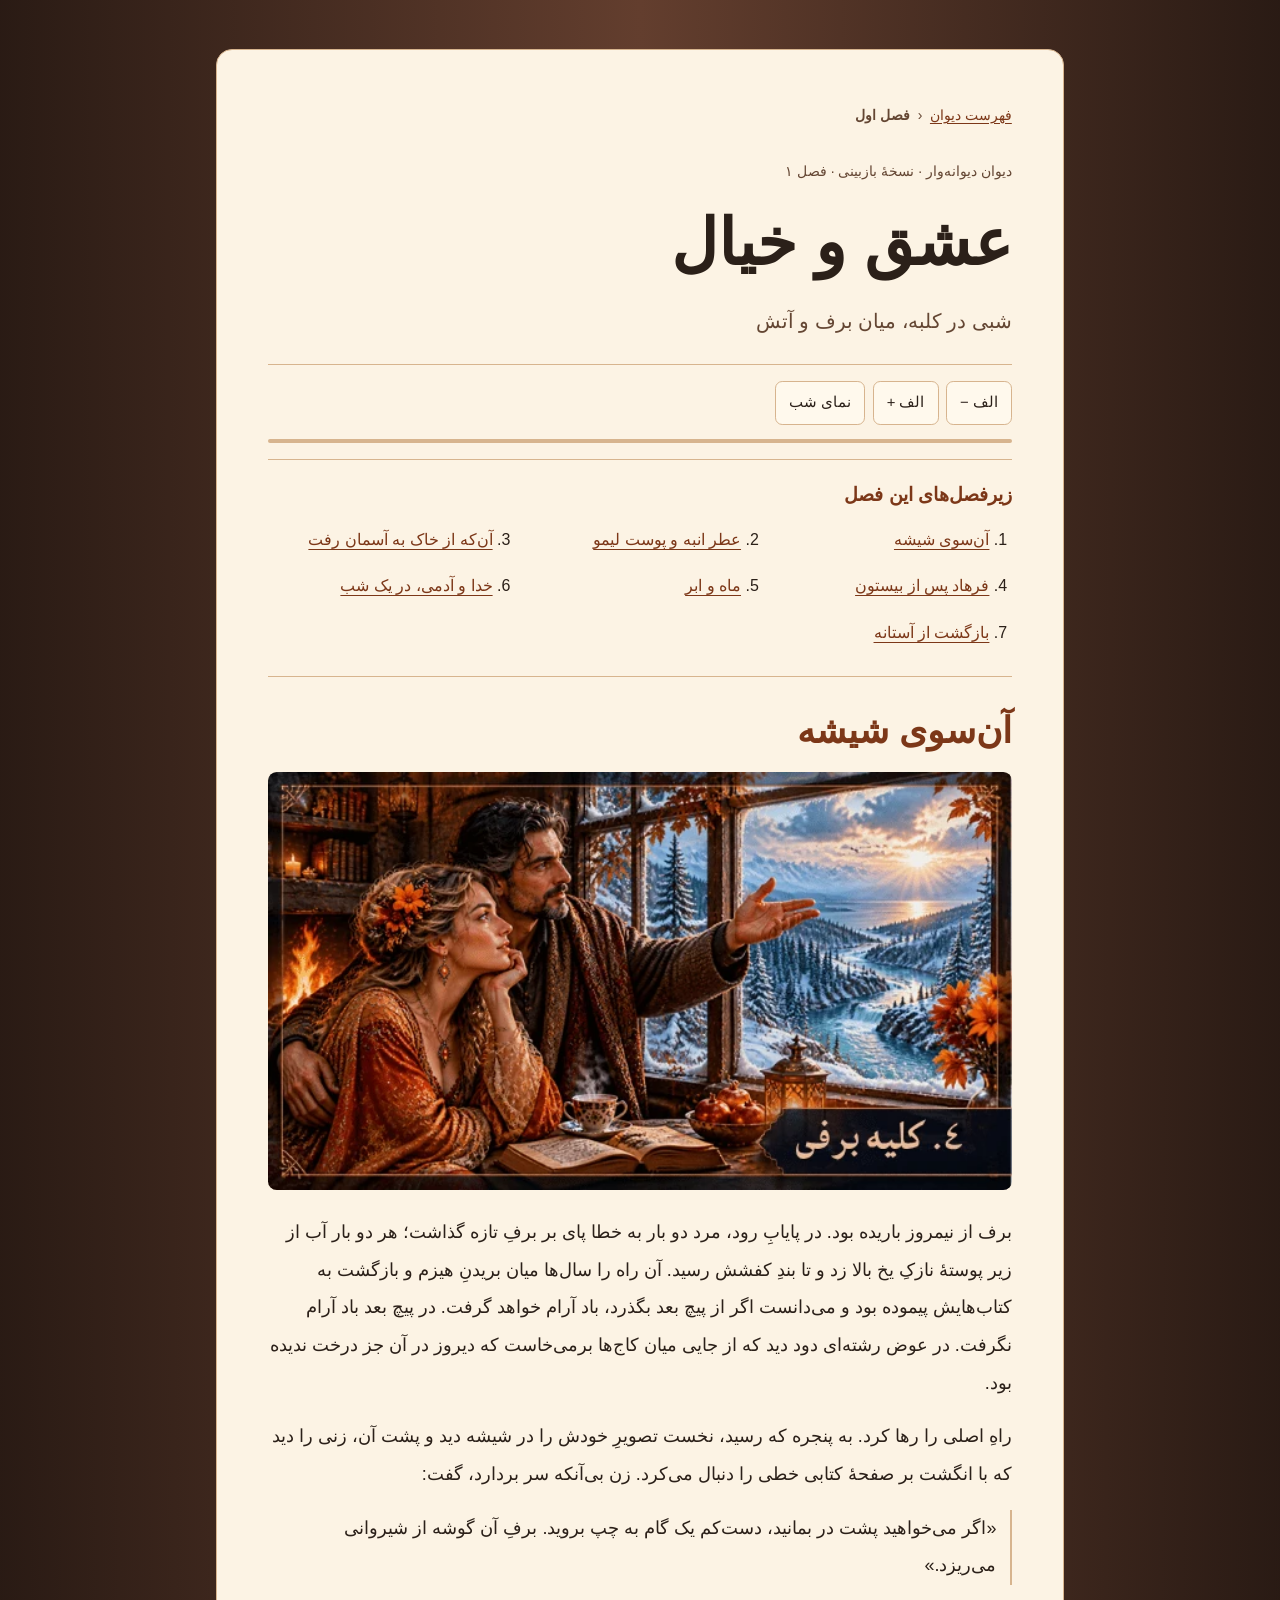
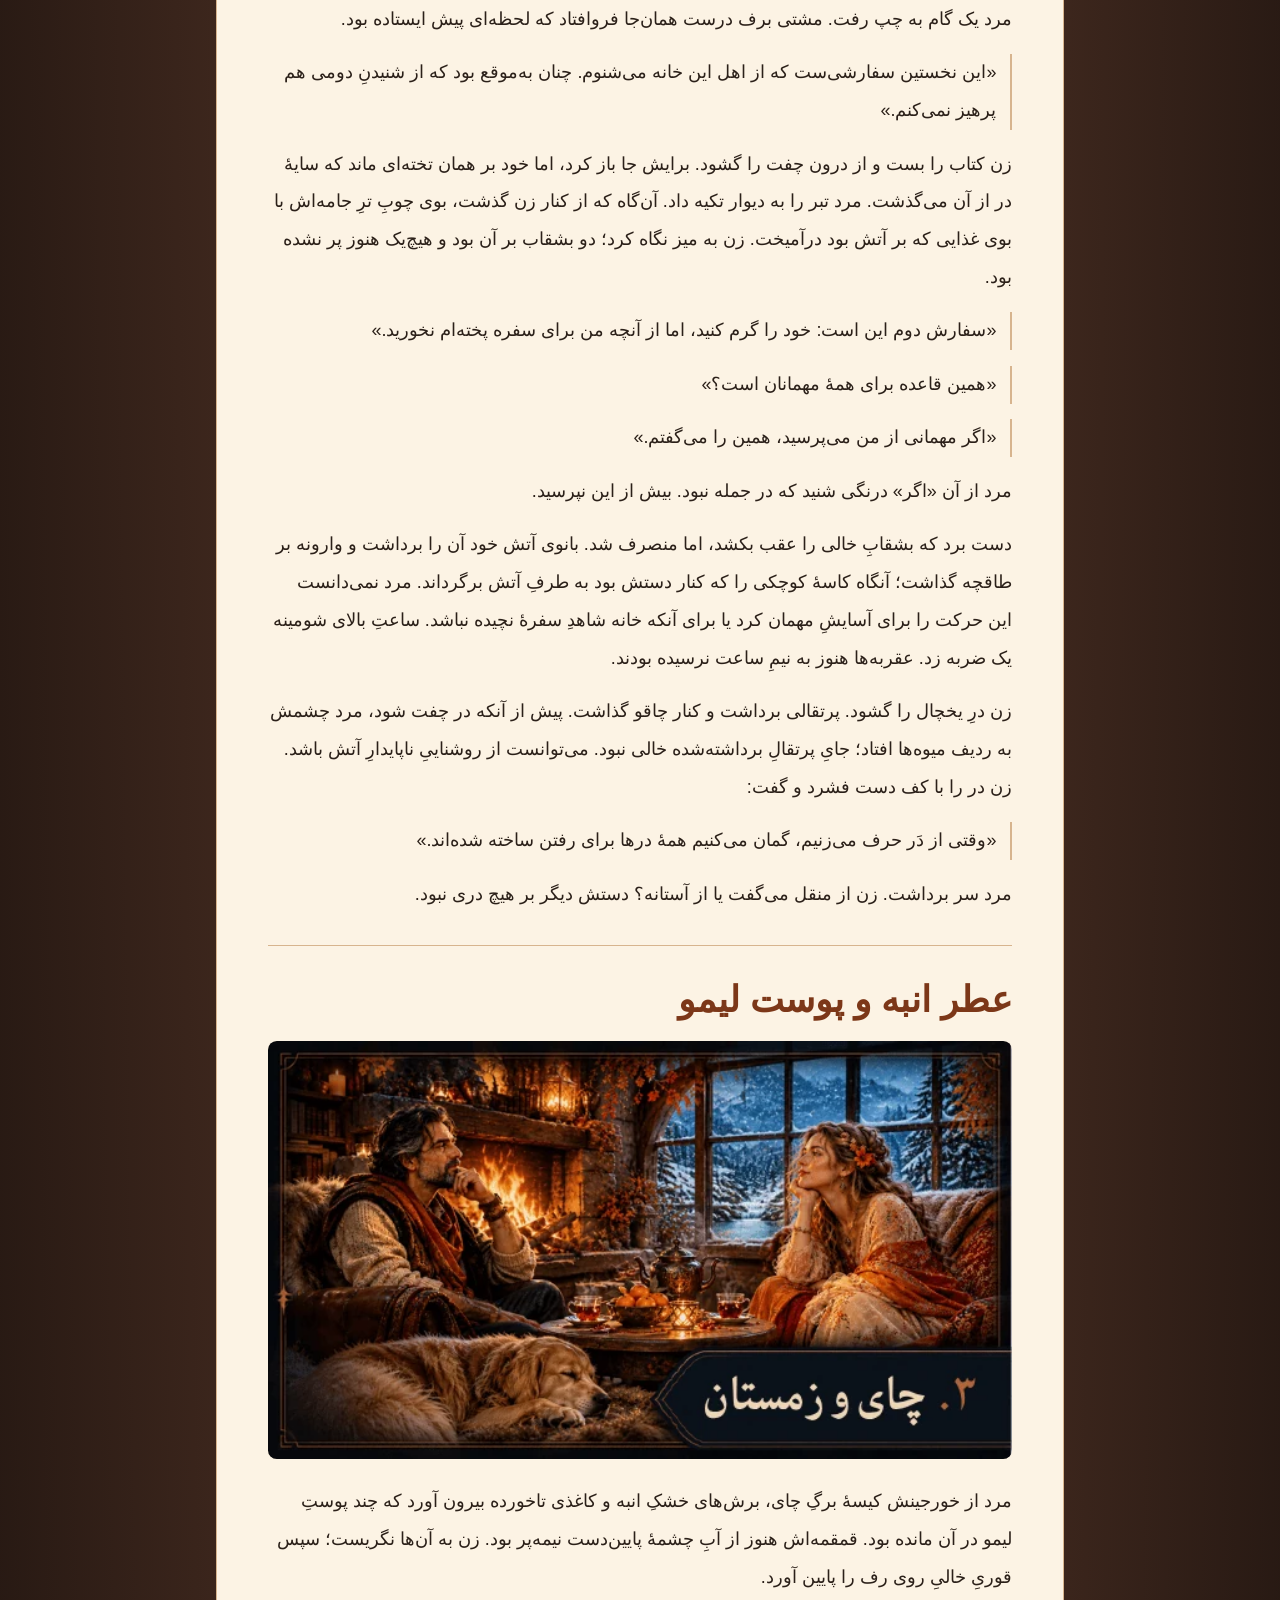
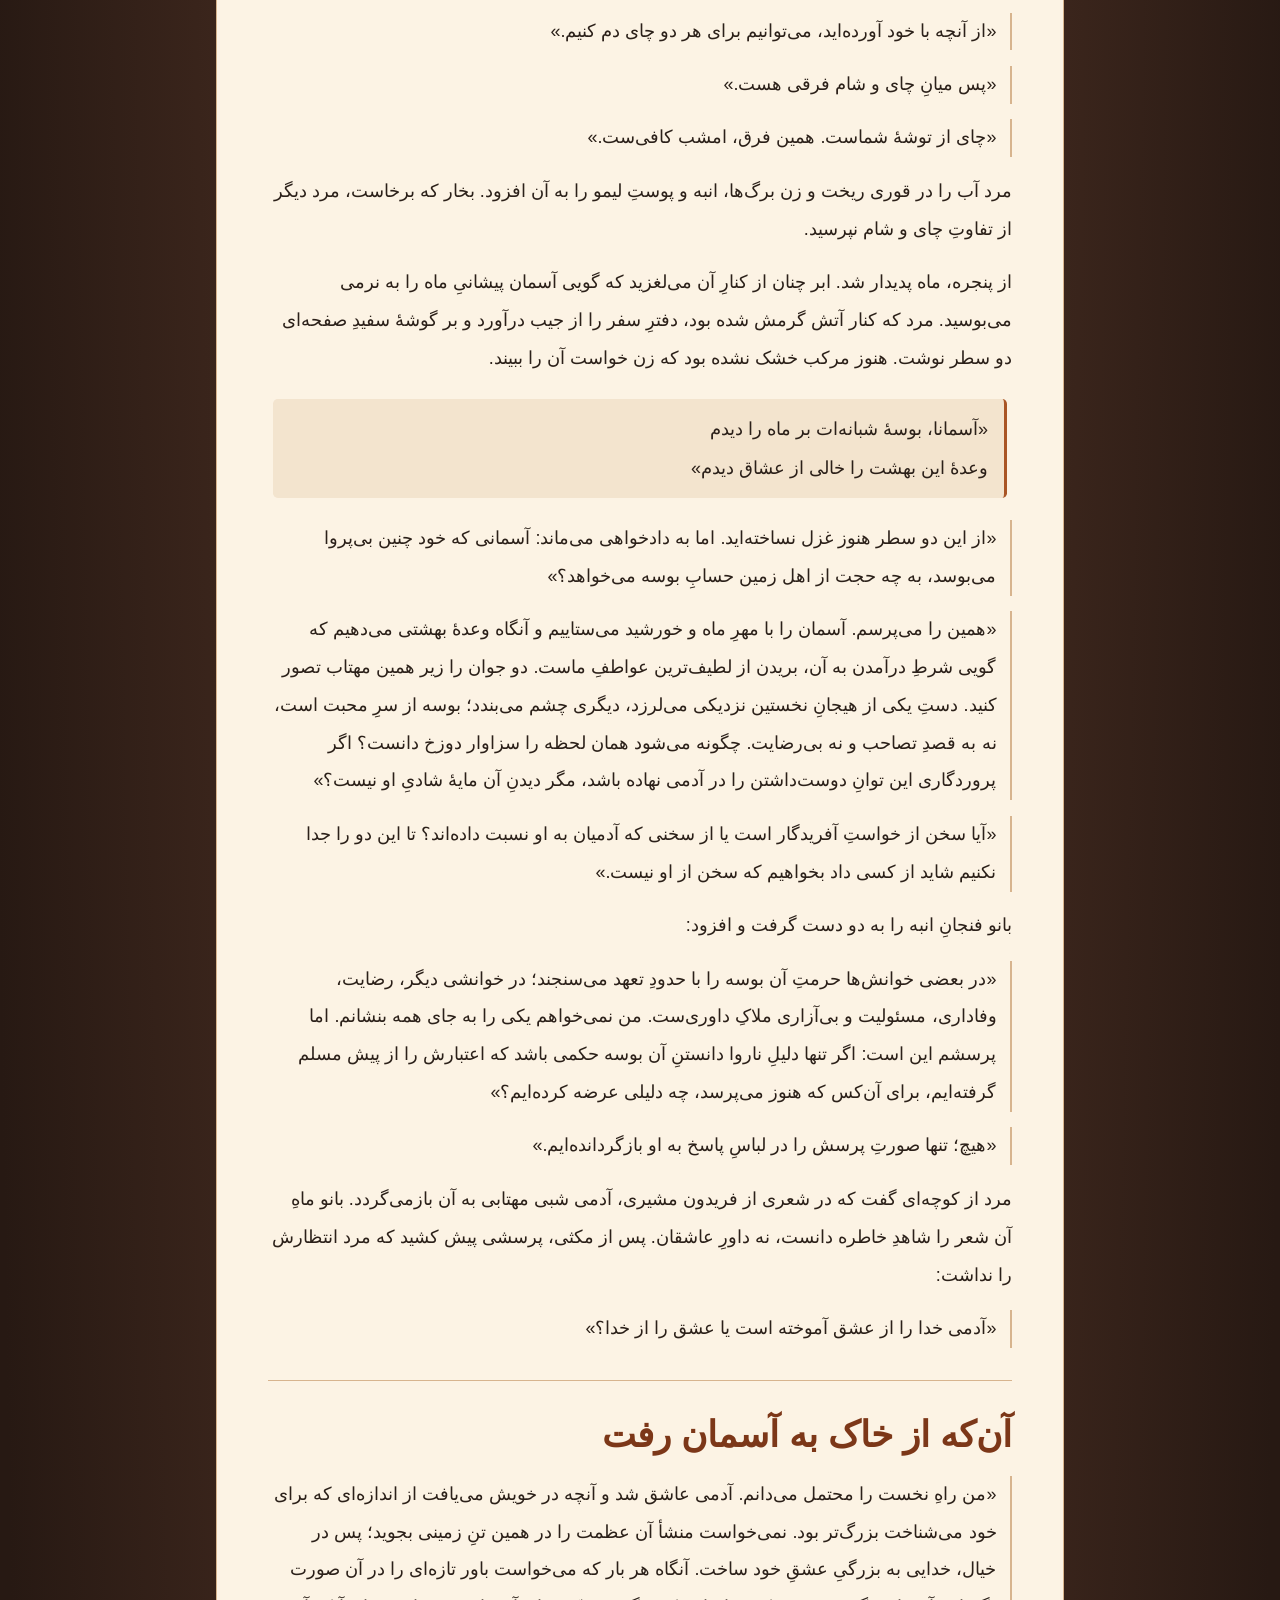
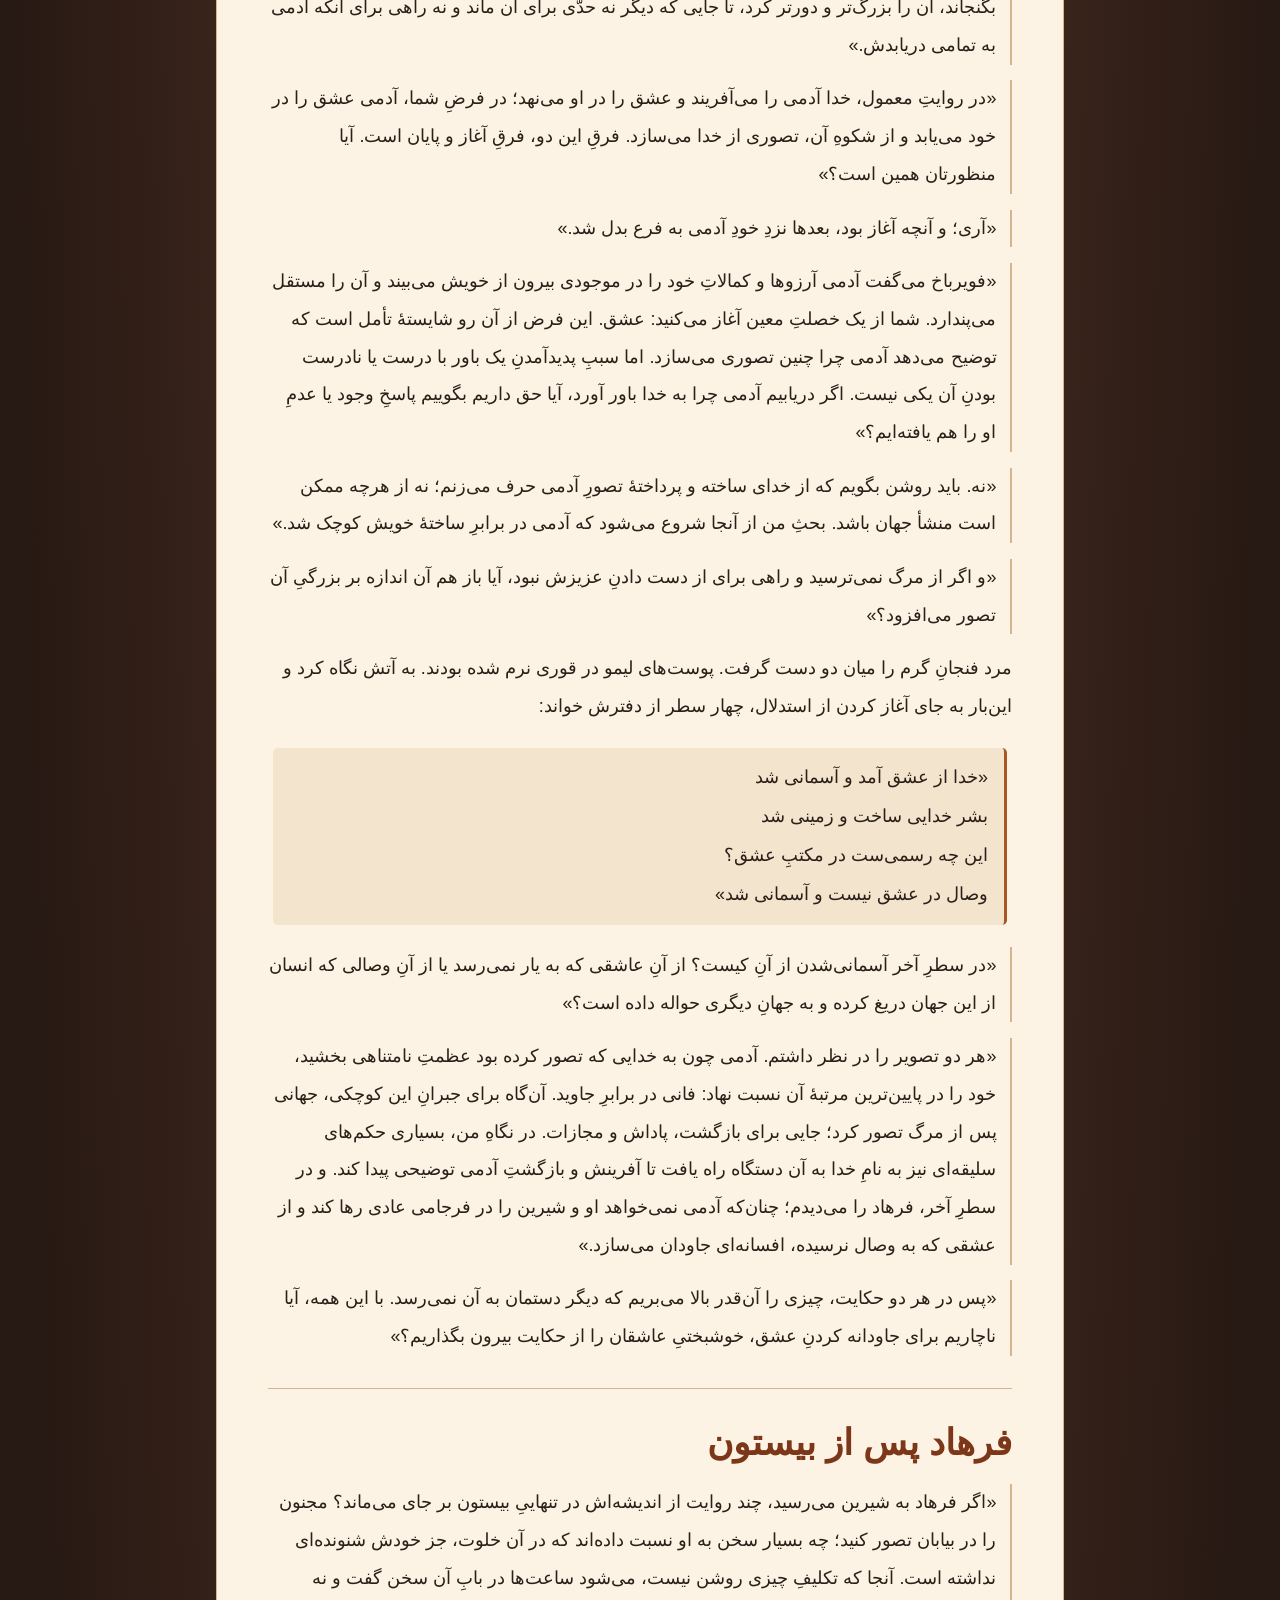
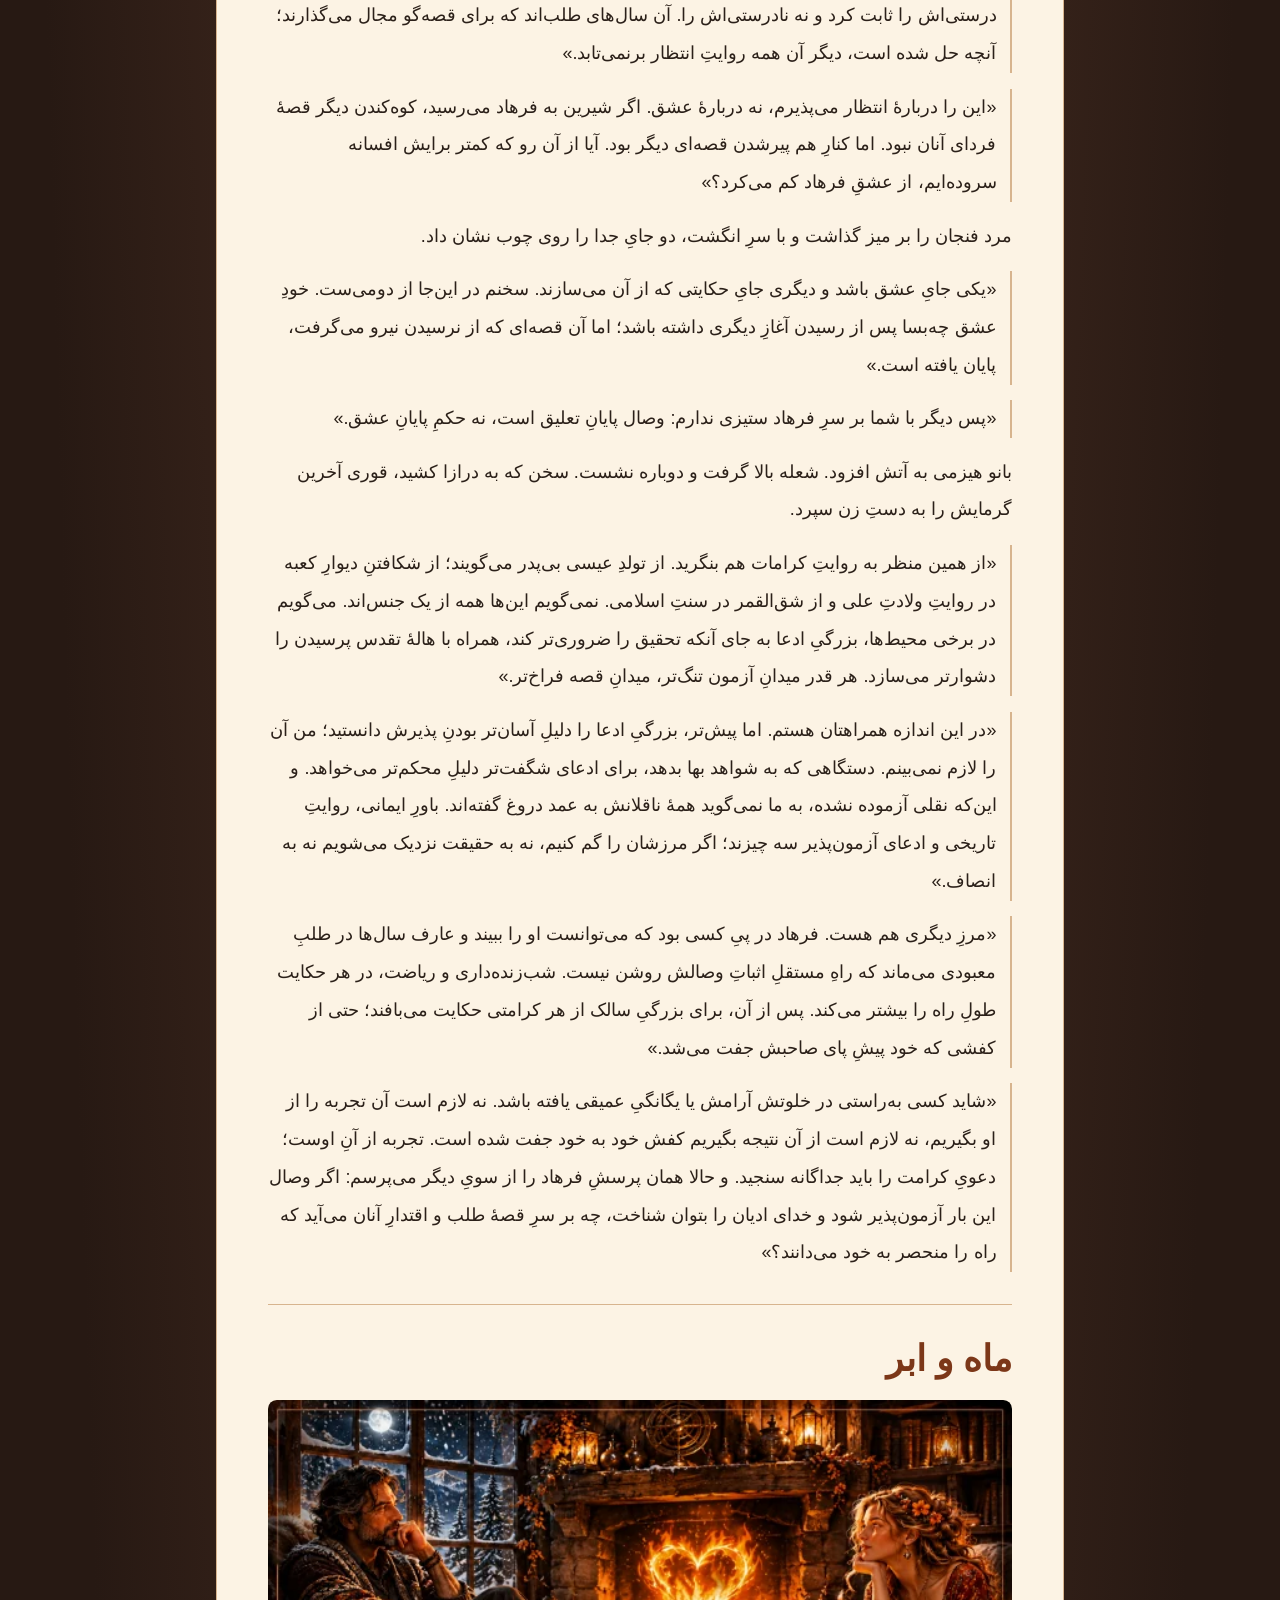
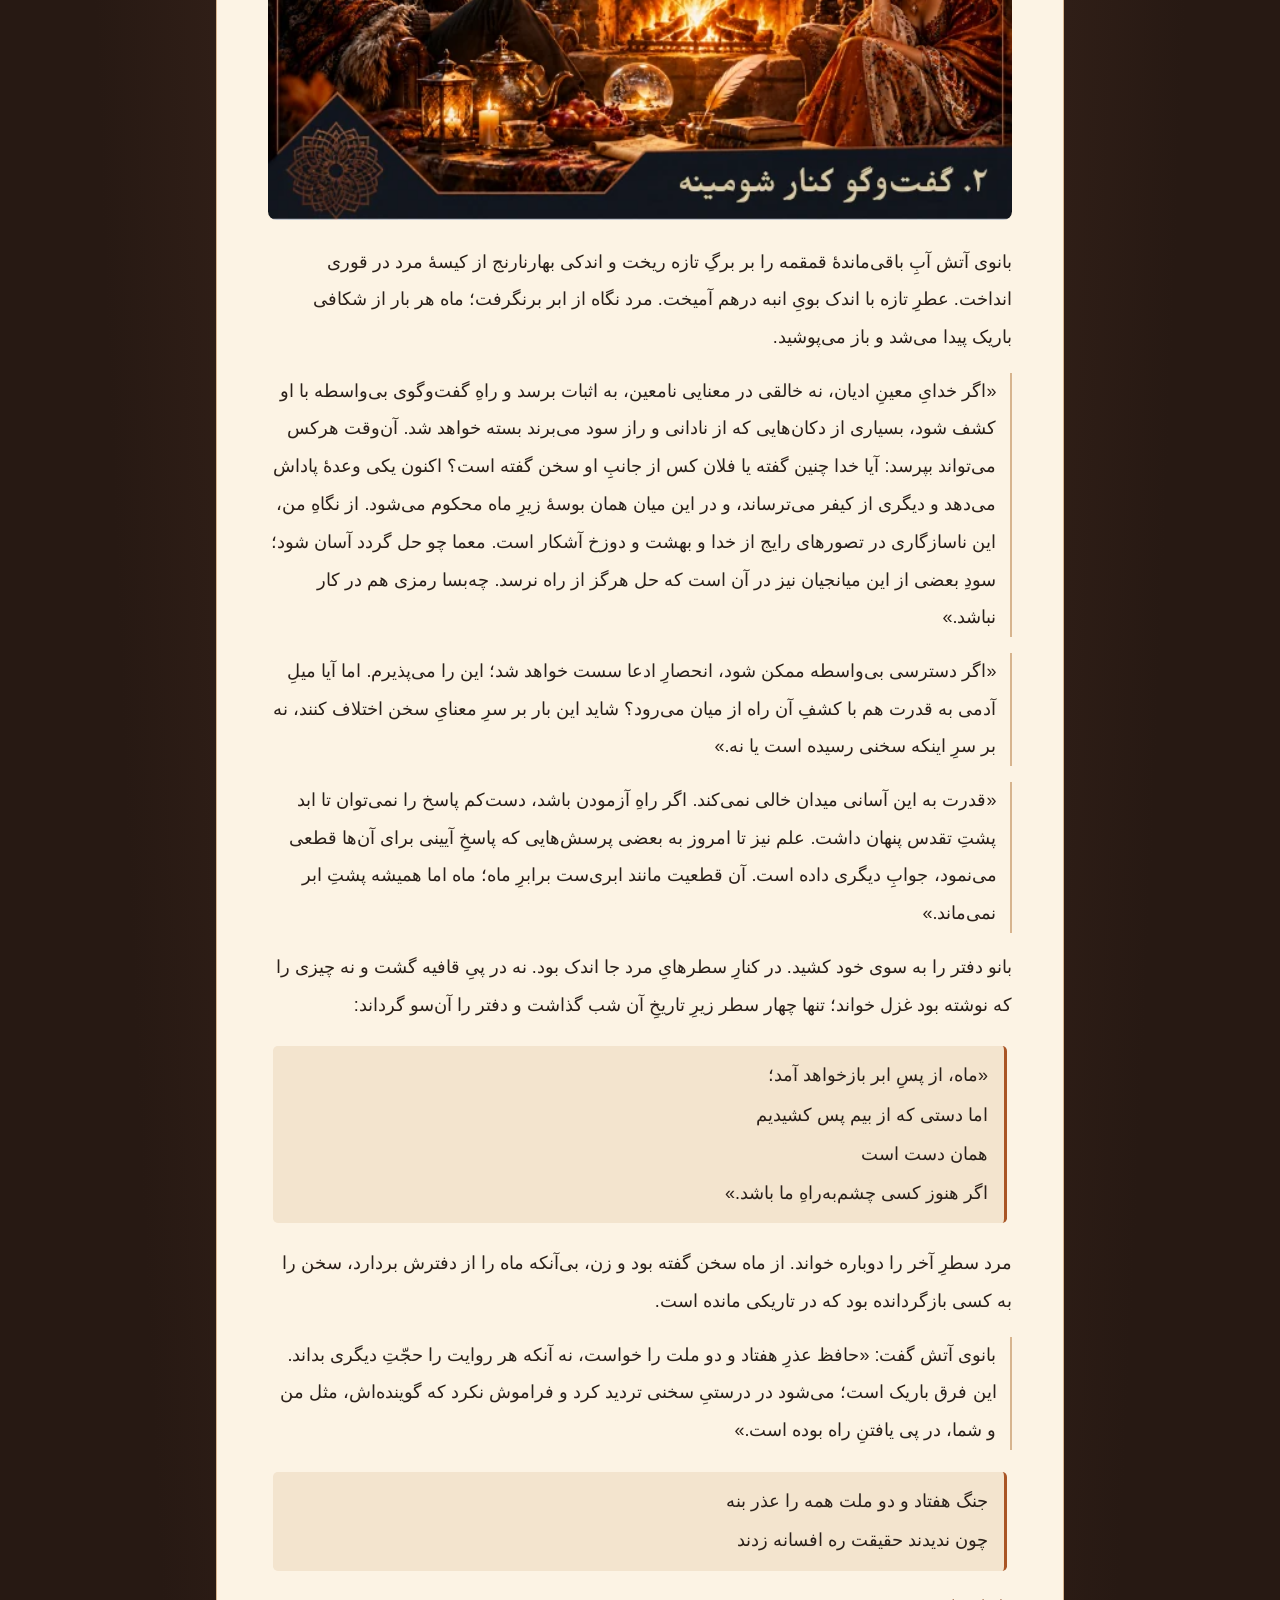
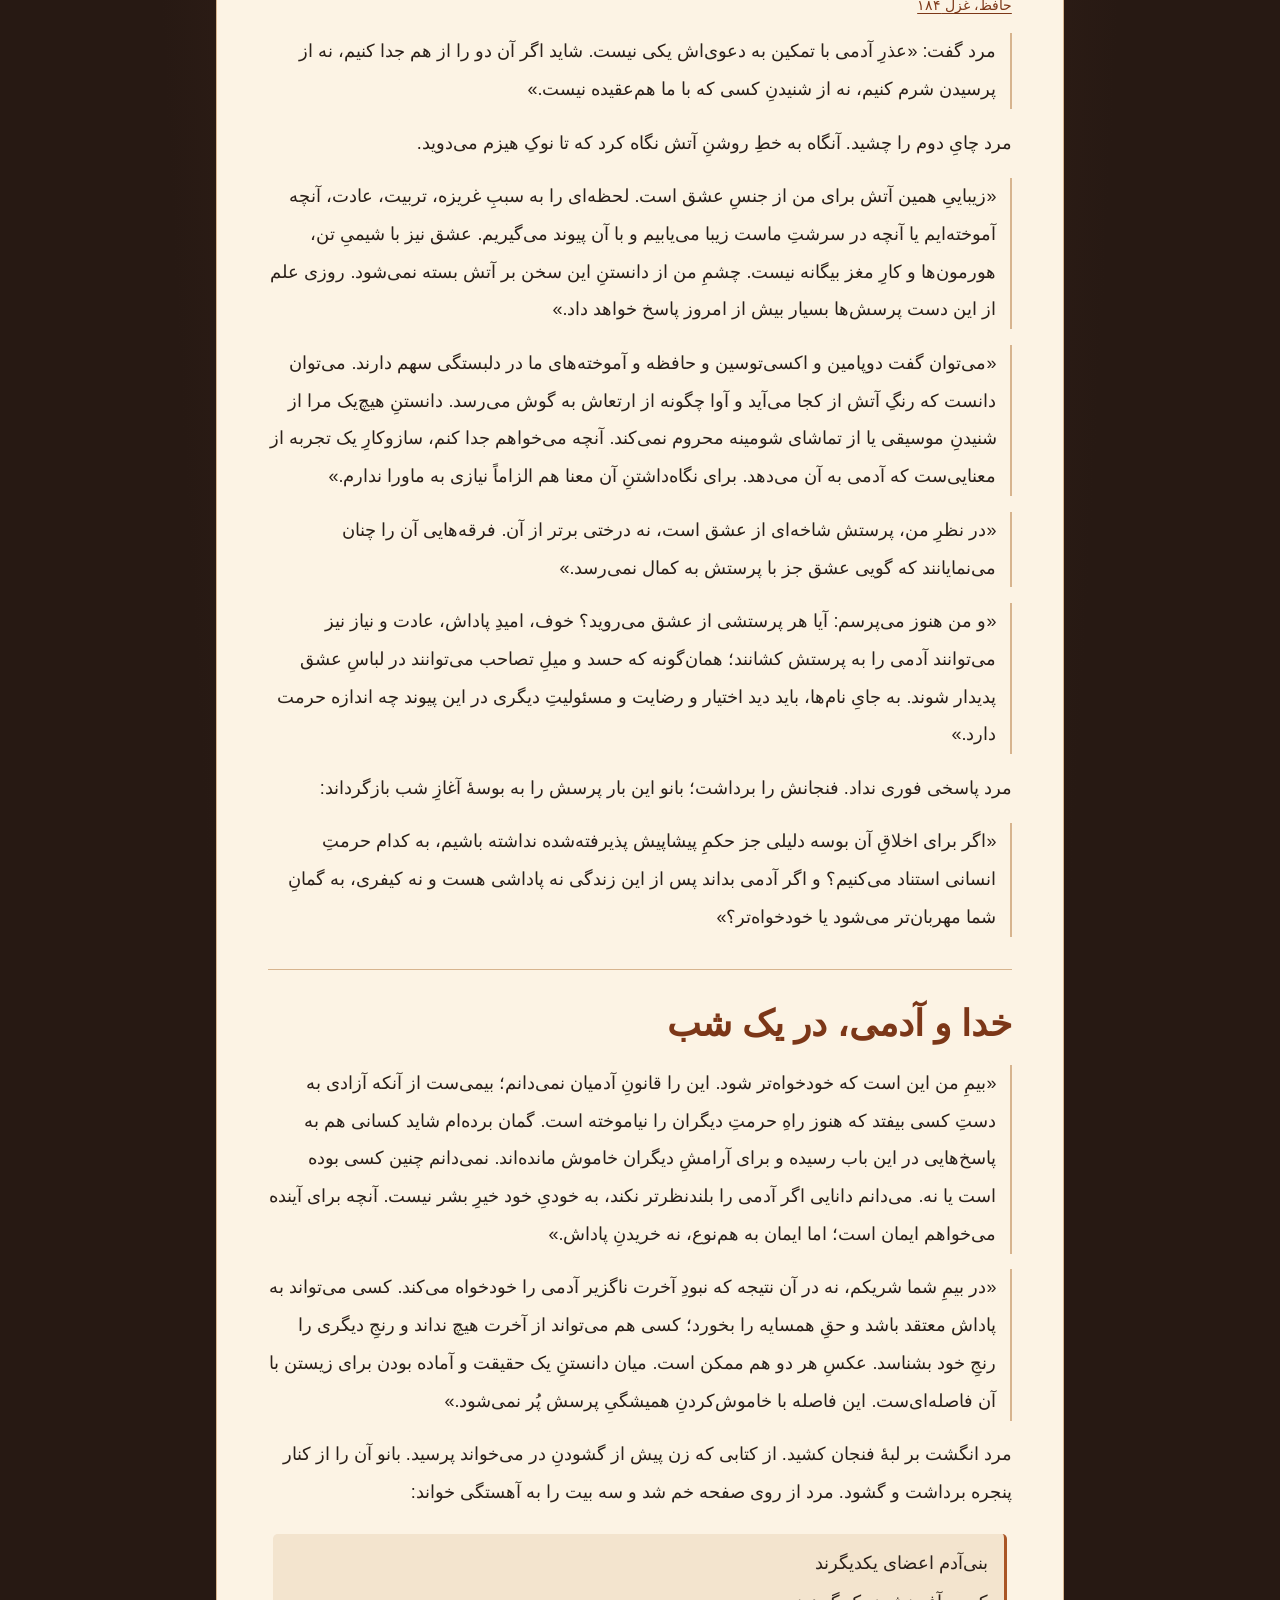
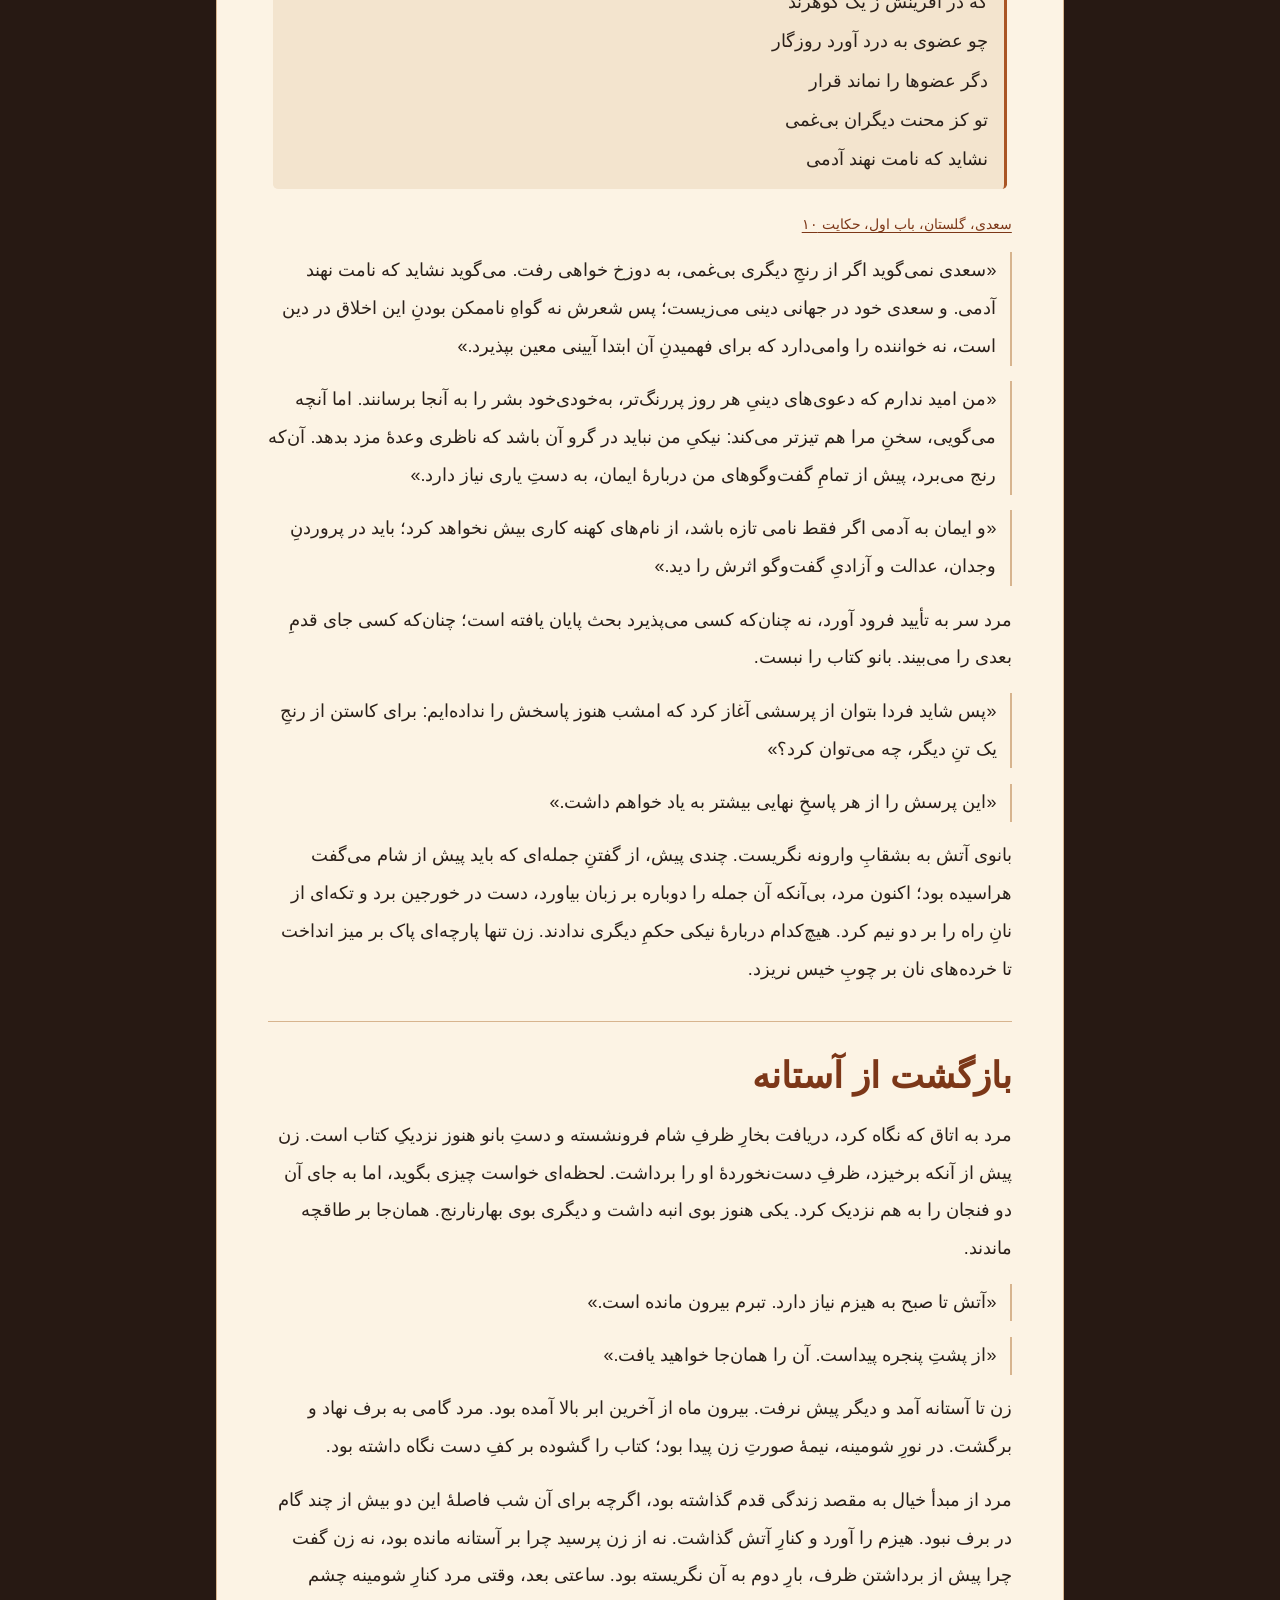
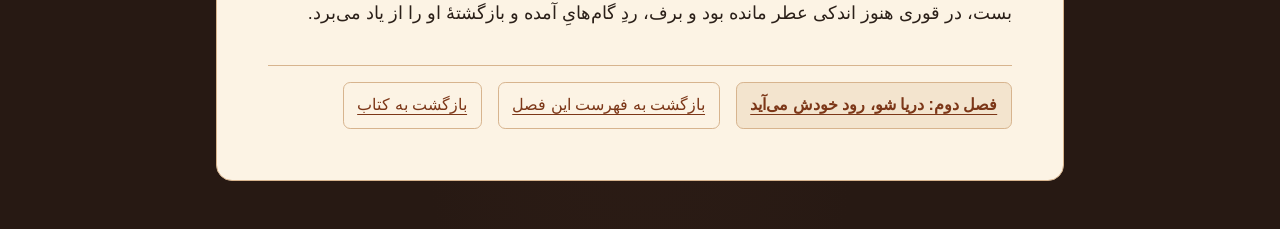
==== commit 696dea59: "Publish revised chapters one and two with a continuous Persian book reader" ====
--- a/chapter1-review/index.html
+++ b/chapter1-review/index.html
@@ -1,20 +1,20 @@
 <!doctype html>
 <html lang="fa-IR" dir="rtl"><head>
 <meta charset="utf-8"><meta name="viewport" content="width=device-width, initial-scale=1">
-<meta name="robots" content="noindex, nofollow">
-<meta name="theme-color" content="#231912">
-<title>عشق و خیال · فصل یک دیوان دیوانه‌وار</title>
-<style>
-:root{color-scheme:light;--ink:#2b2019;--muted:#654633;--paper:#fcf3e4;--line:#dbb991;--accent:#833d1b;--edge:#261912;--size:1.125rem}*{box-sizing:border-box}body{margin:0;background:var(--edge);color:var(--ink);font-family:Vazirmatn,Tahoma,"Segoe UI",Arial,sans-serif}a{color:var(--accent);text-underline-offset:.24em}a:focus-visible{outline:3px solid #a25320;outline-offset:3px}.jump{position:absolute;inset-inline-start:1rem;inset-block-start:1rem;background:var(--paper);padding:.5rem;z-index:1}.jump:not(:focus){clip-path:inset(50%)}main{max-width:52rem;margin:clamp(.65rem,3.8vw,3.8rem) auto;background:var(--paper);border:1px solid var(--line);border-radius:1rem;padding:clamp(1.16rem,4vw,3.5rem);line-height:2.08}header{border-bottom:1px solid var(--line);padding-bottom:1.4rem}.edition,.cite{font-size:.87rem;color:var(--muted)}h1{overflow-wrap:anywhere;font-size:clamp(2.25rem,5vw,4.3rem);line-height:1.4;margin:.2em 0}.subtitle{font-size:1.03rem;color:var(--muted)}nav{border-bottom:1px solid var(--line);padding:1rem 0 1.3rem}.scene-list{margin:0;padding-inline-start:1.3em;display:grid;grid-template-columns:repeat(auto-fit,minmax(min(100%,11rem),1fr));gap:.15rem 1.35rem}.scene-list a{display:inline-block;min-height:2.75rem;padding:.3rem 0}section{scroll-margin-top:1rem;padding-top:1.5rem}section+section{margin-top:1.5rem;border-top:1px solid var(--line)}h2{overflow-wrap:anywhere;font-size:clamp(1.45rem,3vw,2.05rem);color:#593118;line-height:1.65;margin:0 0 .85rem}article p,.verse{font-size:var(--size)}article p{margin:.52em 0 .82em;overflow-wrap:break-word}.dialogue{border-inline-start:2px solid #c59161;padding-inline-start:.74em}.verse{margin:1.25em .25em;padding:.6em .9em;background:#f3e4ce;border-inline-start:3px solid #9c4c21;border-radius:.3rem;line-height:2.15}.verse span{display:block}figure{margin:0 0 1.5em}img{display:block;width:100%;height:auto;object-fit:contain;border-radius:.45rem;background:#f0dfc8}footer{border-top:1px solid var(--line);margin-top:2rem;padding-top:1rem;display:flex;flex-wrap:wrap;gap:.75rem 1.4rem}@media(max-width:54rem){main{margin-inline:.65rem}}@media print{body{background:white}main{border:0;max-width:none;margin:0}.jump,footer,nav,.edition{display:none}figure,.verse{break-inside:avoid}}
-</style></head>
-<body id="top"><a class="jump" href="#chapter">رفتن به متن فصل</a>
-<main><header>
-<div class="edition">دیوان دیوانه‌وار · فصل یک · نسخهٔ بازبینی</div>
-<h1>عشق و خیال</h1>
-<div class="subtitle">شبی در کلبه، میان برف و آتش</div>
-</header>
-<nav aria-label="فهرست صحنه‌های فصل"><ol class="scene-list"><li><a href="#scene-1">آن‌سوی شیشه</a></li><li><a href="#scene-2">عطر انبه و پوست لیمو</a></li><li><a href="#scene-3">آن‌که از خاک به آسمان رفت</a></li><li><a href="#scene-4">فرهاد پس از بیستون</a></li><li><a href="#scene-5">ماه و ابر</a></li><li><a href="#scene-6">خدا و آدمی، در یک شب</a></li><li><a href="#scene-7">بازگشت از آستانه</a></li></ol></nav>
-<article id="chapter" aria-label="متن فصل عشق و خیال">
+<meta name="robots" content="noindex, nofollow"><meta name="theme-color" content="#271913">
+<title>عشق و خیال · فصل اول دیوان دیوانه‌وار</title>
+<link rel="stylesheet" href="../assets/reading-edition.css">
+<script src="../assets/reading-edition.js" defer></script>
+</head><body id="top"><a class="jump" href="#chapter">رفتن به متن فصل</a>
+<main>
+<nav class="breadcrumb" aria-label="مسیر کتاب"><a href="../#contents">فهرست دیوان</a><span aria-hidden="true">‹</span><span aria-current="page">فصل اول</span></nav>
+<header><div class="edition">دیوان دیوانه‌وار · نسخهٔ بازبینی · فصل ۱</div><h1>عشق و خیال</h1><div class="subtitle">شبی در کلبه، میان برف و آتش</div></header>
+<div class="tools" id="reader-tools" hidden>
+<div class="preferences" role="group" aria-label="تنظیمات مطالعه"><button id="reader-smaller" aria-label="کوچک کردن قلم" type="button">الف −</button><button id="reader-larger" aria-label="بزرگ کردن قلم" type="button">الف +</button><button id="reader-theme" aria-pressed="false" type="button">نمای شب</button></div>
+<a class="resume" id="reader-resume" hidden></a><progress class="progress" id="reader-progress" max="100" value="0" aria-label="پیشرفت خواندن فصل"></progress>
+</div>
+<nav class="toc" aria-label="فهرست زیرفصل‌ها"><h2>زیرفصل‌های این فصل</h2><ol class="scene-list"><li><a href="#scene-1">آن‌سوی شیشه</a></li><li><a href="#scene-2">عطر انبه و پوست لیمو</a></li><li><a href="#scene-3">آن‌که از خاک به آسمان رفت</a></li><li><a href="#scene-4">فرهاد پس از بیستون</a></li><li><a href="#scene-5">ماه و ابر</a></li><li><a href="#scene-6">خدا و آدمی، در یک شب</a></li><li><a href="#scene-7">بازگشت از آستانه</a></li></ol></nav>
+<article id="chapter" data-edition="1" aria-label="متن فصل عشق و خیال">
 <section id="scene-1" aria-labelledby="heading-1"><h2 id="heading-1">آن‌سوی شیشه</h2>
 <figure><img src="../assets/images/04-snow-cabin.webp" alt="نور شومینه در کلبه و جنگلِ برفی آن‌سوی پنجره" width="596" height="335" loading="eager" decoding="async"></figure>
 <p class="narration">برف از نیمروز باریده بود. در پایابِ رود، مرد دو بار به خطا پای بر برفِ تازه گذاشت؛ هر دو بار آب از زیر پوستهٔ نازکِ یخ بالا زد و تا بندِ کفشش رسید. آن راه را سال‌ها میان بریدنِ هیزم و بازگشت به کتاب‌هایش پیموده بود و می‌دانست اگر از پیچ بعد بگذرد، باد آرام خواهد گرفت. در پیچ بعد باد آرام نگرفت. در عوض رشته‌ای دود دید که از جایی میان کاج‌ها برمی‌خاست که دیروز در آن جز درخت ندیده بود.</p>
@@ -27,6 +27,7 @@
 <p class="dialogue">«همین قاعده برای همهٔ مهمانان است؟»</p>
 <p class="dialogue">«اگر مهمانی از من می‌پرسید، همین را می‌گفتم.»</p>
 <p class="narration">مرد از آن «اگر» درنگی شنید که در جمله نبود. بیش از این نپرسید.</p>
+<p class="narration">دست برد که بشقابِ خالی را عقب بکشد، اما منصرف شد. بانوی آتش خود آن را برداشت و وارونه بر طاقچه گذاشت؛ آنگاه کاسهٔ کوچکی را که کنار دستش بود به طرفِ آتش برگرداند. مرد نمی‌دانست این حرکت را برای آسایشِ مهمان کرد یا برای آنکه خانه شاهدِ سفرهٔ نچیده نباشد. ساعتِ بالای شومینه یک ضربه زد. عقربه‌ها هنوز به نیمِ ساعت نرسیده بودند.</p>
 <p class="narration">زن درِ یخچال را گشود. پرتقالی برداشت و کنار چاقو گذاشت. پیش از آنکه در چفت شود، مرد چشمش به ردیف میوه‌ها افتاد؛ جایِ پرتقالِ برداشته‌شده خالی نبود. می‌توانست از روشناییِ ناپایدارِ آتش باشد. زن در را با کف دست فشرد و گفت:</p>
 <p class="dialogue">«وقتی از دَر حرف می‌زنیم، گمان می‌کنیم همهٔ درها برای رفتن ساخته شده‌اند.»</p>
 <p class="narration">مرد سر برداشت. زن از منقل می‌گفت یا از آستانه؟ دستش دیگر بر هیچ دری نبود.</p>
@@ -83,6 +84,10 @@
 <p class="narration">بانو دفتر را به سوی خود کشید. در کنارِ سطرهایِ مرد جا اندک بود. نه در پیِ قافیه گشت و نه چیزی را که نوشته بود غزل خواند؛ تنها چهار سطر زیرِ تاریخِ آن شب گذاشت و دفتر را آن‌سو گرداند:</p>
 <blockquote class="verse" aria-label="سطرهای دفتر"><span>«ماه، از پسِ ابر بازخواهد آمد؛</span><span>اما دستی که از بیم پس کشیدیم</span><span>همان دست است</span><span>اگر هنوز کسی چشم‌به‌راهِ ما باشد.»</span></blockquote>
 <p class="narration">مرد سطرِ آخر را دوباره خواند. از ماه سخن گفته بود و زن، بی‌آنکه ماه را از دفترش بردارد، سخن را به کسی بازگردانده بود که در تاریکی مانده است.</p>
+<p class="dialogue">بانوی آتش گفت: «حافظ عذرِ هفتاد و دو ملت را خواست، نه آنکه هر روایت را حجّتِ دیگری بداند. این فرق باریک است؛ می‌شود در درستیِ سخنی تردید کرد و فراموش نکرد که گوینده‌اش، مثل من و شما، در پی یافتنِ راه بوده است.»</p>
+<blockquote class="verse" aria-label="بیتی از حافظ"><span>جنگ هفتاد و دو ملت همه را عذر بنه</span><span>چون ندیدند حقیقت ره افسانه زدند</span></blockquote>
+<p class="cite"><a href="https://ganjoor.net/hafez/ghazal/sh184">حافظ، غزل ۱۸۴</a></p>
+<p class="dialogue">مرد گفت: «عذرِ آدمی با تمکین به دعوی‌اش یکی نیست. شاید اگر آن دو را از هم جدا کنیم، نه از پرسیدن شرم کنیم، نه از شنیدنِ کسی که با ما هم‌عقیده نیست.»</p>
 <p class="narration">مرد چایِ دوم را چشید. آنگاه به خطِ روشنِ آتش نگاه کرد که تا نوکِ هیزم می‌دوید.</p>
 <p class="dialogue">«زیباییِ همین آتش برای من از جنسِ عشق است. لحظه‌ای را به سببِ غریزه، تربیت، عادت، آنچه آموخته‌ایم یا آنچه در سرشتِ ماست زیبا می‌یابیم و با آن پیوند می‌گیریم. عشق نیز با شیمیِ تن، هورمون‌ها و کارِ مغز بیگانه نیست. چشمِ من از دانستنِ این سخن بر آتش بسته نمی‌شود. روزی علم از این دست پرسش‌ها بسیار بیش از امروز پاسخ خواهد داد.»</p>
 <p class="dialogue">«می‌توان گفت دوپامین و اکسی‌توسین و حافظه و آموخته‌های ما در دلبستگی سهم دارند. می‌توان دانست که رنگِ آتش از کجا می‌آید و آوا چگونه از ارتعاش به گوش می‌رسد. دانستنِ هیچ‌یک مرا از شنیدنِ موسیقی یا از تماشای شومینه محروم نمی‌کند. آنچه می‌خواهم جدا کنم، سازوکارِ یک تجربه از معنایی‌ست که آدمی به آن می‌دهد. برای نگاه‌داشتنِ آن معنا هم الزاماً نیازی به ماورا ندارم.»</p>
@@ -103,6 +108,7 @@
 <p class="narration">مرد سر به تأیید فرود آورد، نه چنان‌که کسی می‌پذیرد بحث پایان یافته است؛ چنان‌که کسی جای قدمِ بعدی را می‌بیند. بانو کتاب را نبست.</p>
 <p class="dialogue">«پس شاید فردا بتوان از پرسشی آغاز کرد که امشب هنوز پاسخش را نداده‌ایم: برای کاستن از رنجِ یک تنِ دیگر، چه می‌توان کرد؟»</p>
 <p class="dialogue">«این پرسش را از هر پاسخِ نهایی بیشتر به یاد خواهم داشت.»</p>
+<p class="narration">بانوی آتش به بشقابِ وارونه نگریست. چندی پیش، از گفتنِ جمله‌ای که باید پیش از شام می‌گفت هراسیده بود؛ اکنون مرد، بی‌آنکه آن جمله را دوباره بر زبان بیاورد، دست در خورجین برد و تکه‌ای از نانِ راه را بر دو نیم کرد. هیچ‌کدام دربارهٔ نیکی حکمِ دیگری ندادند. زن تنها پارچه‌ای پاک بر میز انداخت تا خرده‌های نان بر چوبِ خیس نریزد.</p>
 </section>
 <section id="scene-7" aria-labelledby="heading-7"><h2 id="heading-7">بازگشت از آستانه</h2>
 <p class="narration">مرد به اتاق که نگاه کرد، دریافت بخارِ ظرفِ شام فرونشسته و دستِ بانو هنوز نزدیکِ کتاب است. زن پیش از آنکه برخیزد، ظرفِ دست‌نخوردهٔ او را برداشت. لحظه‌ای خواست چیزی بگوید، اما به جای آن دو فنجان را به هم نزدیک کرد. یکی هنوز بوی انبه داشت و دیگری بوی بهارنارنج. همان‌جا بر طاقچه ماندند.</p>
@@ -112,4 +118,5 @@
 <p class="narration">مرد از مبدأ خیال به مقصد زندگی قدم گذاشته بود، اگرچه برای آن شب فاصلهٔ این دو بیش از چند گام در برف نبود. هیزم را آورد و کنارِ آتش گذاشت. نه از زن پرسید چرا بر آستانه مانده بود، نه زن گفت چرا پیش از برداشتن ظرف، بارِ دوم به آن نگریسته بود. ساعتی بعد، وقتی مرد کنارِ شومینه چشم بست، در قوری هنوز اندکی عطر مانده بود و برف، ردِ گام‌هایِ آمده و بازگشتهٔ او را از یاد می‌برد.</p>
 </section>
 </article>
-<footer><a href="#top">بازگشت به فهرست فصل</a><a href="../">بازگشت به کتاب</a></footer></main></body></html>+<footer><nav class="chapter-nav" aria-label="جابه‌جایی میان فصل‌ها"><a class="next" href="../chapter2-review/">فصل دوم: دریا شو، رود خودش می‌آید</a><a href="#top">بازگشت به فهرست این فصل</a><a href="../#contents">بازگشت به کتاب</a></nav></footer>
+</main></body></html>
--- a/assets/reading-edition.css
+++ b/assets/reading-edition.css
@@ -0,0 +1,17 @@
+:root{color-scheme:light;--ink:#2b2019;--muted:#644633;--paper:#fcf3e4;--line:#d7b48e;--accent:#7c3718;--edge:#271913;--quote:#f3e4ce;--control:#fff9ed;--size:1.14rem;--mark:#a95525}
+:root[data-theme="dark"]{color-scheme:dark;--ink:#f6e9dc;--muted:#e4c6ab;--paper:#261b18;--line:#885c43;--accent:#ffc590;--edge:#171013;--quote:#352522;--control:#30211e;--mark:#f7b071}
+*{box-sizing:border-box}body{margin:0;background:radial-gradient(ellipse at top,#633e2e 0,var(--edge) 42rem);color:var(--ink);font-family:Vazirmatn,Tahoma,"Segoe UI",Arial,sans-serif}
+a{color:var(--accent);text-underline-offset:.25em}a:focus-visible,button:focus-visible,summary:focus-visible{outline:3px solid var(--mark);outline-offset:4px}.jump{position:absolute;inset-inline-start:1rem;inset-block-start:1rem;background:var(--paper);padding:.5rem;z-index:4}.jump:not(:focus){clip-path:inset(50%)}
+main{max-width:53rem;margin:clamp(.65rem,3.8vw,3.8rem) auto;background:var(--paper);border:1px solid var(--line);border-radius:1rem;padding:clamp(1.15rem,4vw,3.65rem);line-height:2.1}
+.breadcrumb{display:flex;flex-wrap:wrap;gap:.2em .55em;font-size:.87rem;color:var(--muted);margin-bottom:1.7rem}.breadcrumb [aria-current]{font-weight:bold}
+header{border-bottom:1px solid var(--line);padding-bottom:1.35rem}.edition,.cite,.subtitle{color:var(--muted)}.edition,.cite{font-size:.87rem}h1{font-size:clamp(2.2rem,5vw,4.4rem);line-height:1.43;margin:.18em 0;overflow-wrap:anywhere}.subtitle{font-size:clamp(1rem,2.5vw,1.23rem)}
+.tools{padding:1rem 0;border-bottom:1px solid var(--line)}.preferences{display:flex;flex-wrap:wrap;gap:.45rem}.preferences[hidden]{display:none}
+button{background:var(--control);border:1px solid var(--line);font:inherit;font-size:.93rem;padding:.25rem .82rem;min-height:44px;color:var(--ink);border-radius:.45rem;cursor:pointer}button:disabled{opacity:.55;cursor:default}
+.resume{margin-top:.6rem;display:inline-block;font-size:.9rem}.resume[hidden]{display:none}.progress{height:4px;border:0;display:block;width:100%;border-radius:3px;background:var(--line);margin-top:.9rem;accent-color:var(--mark);overflow:hidden}.progress::-webkit-progress-bar{background:var(--line)}.progress::-webkit-progress-value{background:var(--mark)}.progress[hidden]{display:none}
+.toc{border-bottom:1px solid var(--line);padding:1.15rem 0 1.3rem}.toc h2{font-size:1.18rem;margin:0 0 .4em}.scene-list{margin:0;padding-inline-start:1.4em;display:grid;grid-template-columns:repeat(auto-fit,minmax(min(100%,12rem),1fr));gap:.1rem 1.5rem}.scene-list a{display:inline-block;min-height:44px;padding:.35rem 0}
+section{scroll-margin-top:1.35rem;padding-top:1.5rem}section+section{margin-top:2rem;border-top:1px solid var(--line)}h2{font-size:clamp(1.5rem,3.2vw,2.25rem);color:var(--accent);line-height:1.65;margin:0 0 .73rem;overflow-wrap:anywhere}
+article p,.verse{font-size:var(--size)}article p{margin:.54em 0 .87em;overflow-wrap:break-word}.dialogue{border-inline-start:2px solid var(--line);padding-inline-start:.74em}
+.verse{margin:1.22em .25em;padding:.56em .9em;background:var(--quote);border-inline-start:3px solid var(--mark);border-radius:.3rem;line-height:2.18}.verse span{display:block}.cite{font-size:.86rem}
+figure{margin:0 0 1.5em}img{display:block;width:100%;height:auto;object-fit:contain;border-radius:.55rem;background:var(--quote)}
+footer{border-top:1px solid var(--line);margin-top:2rem;padding-top:1rem}.chapter-nav{display:flex;flex-wrap:wrap;gap:.7rem 1rem}.chapter-nav a{display:inline-block;padding:.35rem .85rem;border:1px solid var(--line);border-radius:.45rem;min-height:44px}.chapter-nav .next{background:var(--quote);font-weight:bold}
+@media(max-width:55rem){main{margin-inline:.65rem}}@media print{body{background:white;color:black}main{border:0;max-width:none;margin:0}.jump,footer,nav,.edition,.tools{display:none}figure,.verse{break-inside:avoid}}
